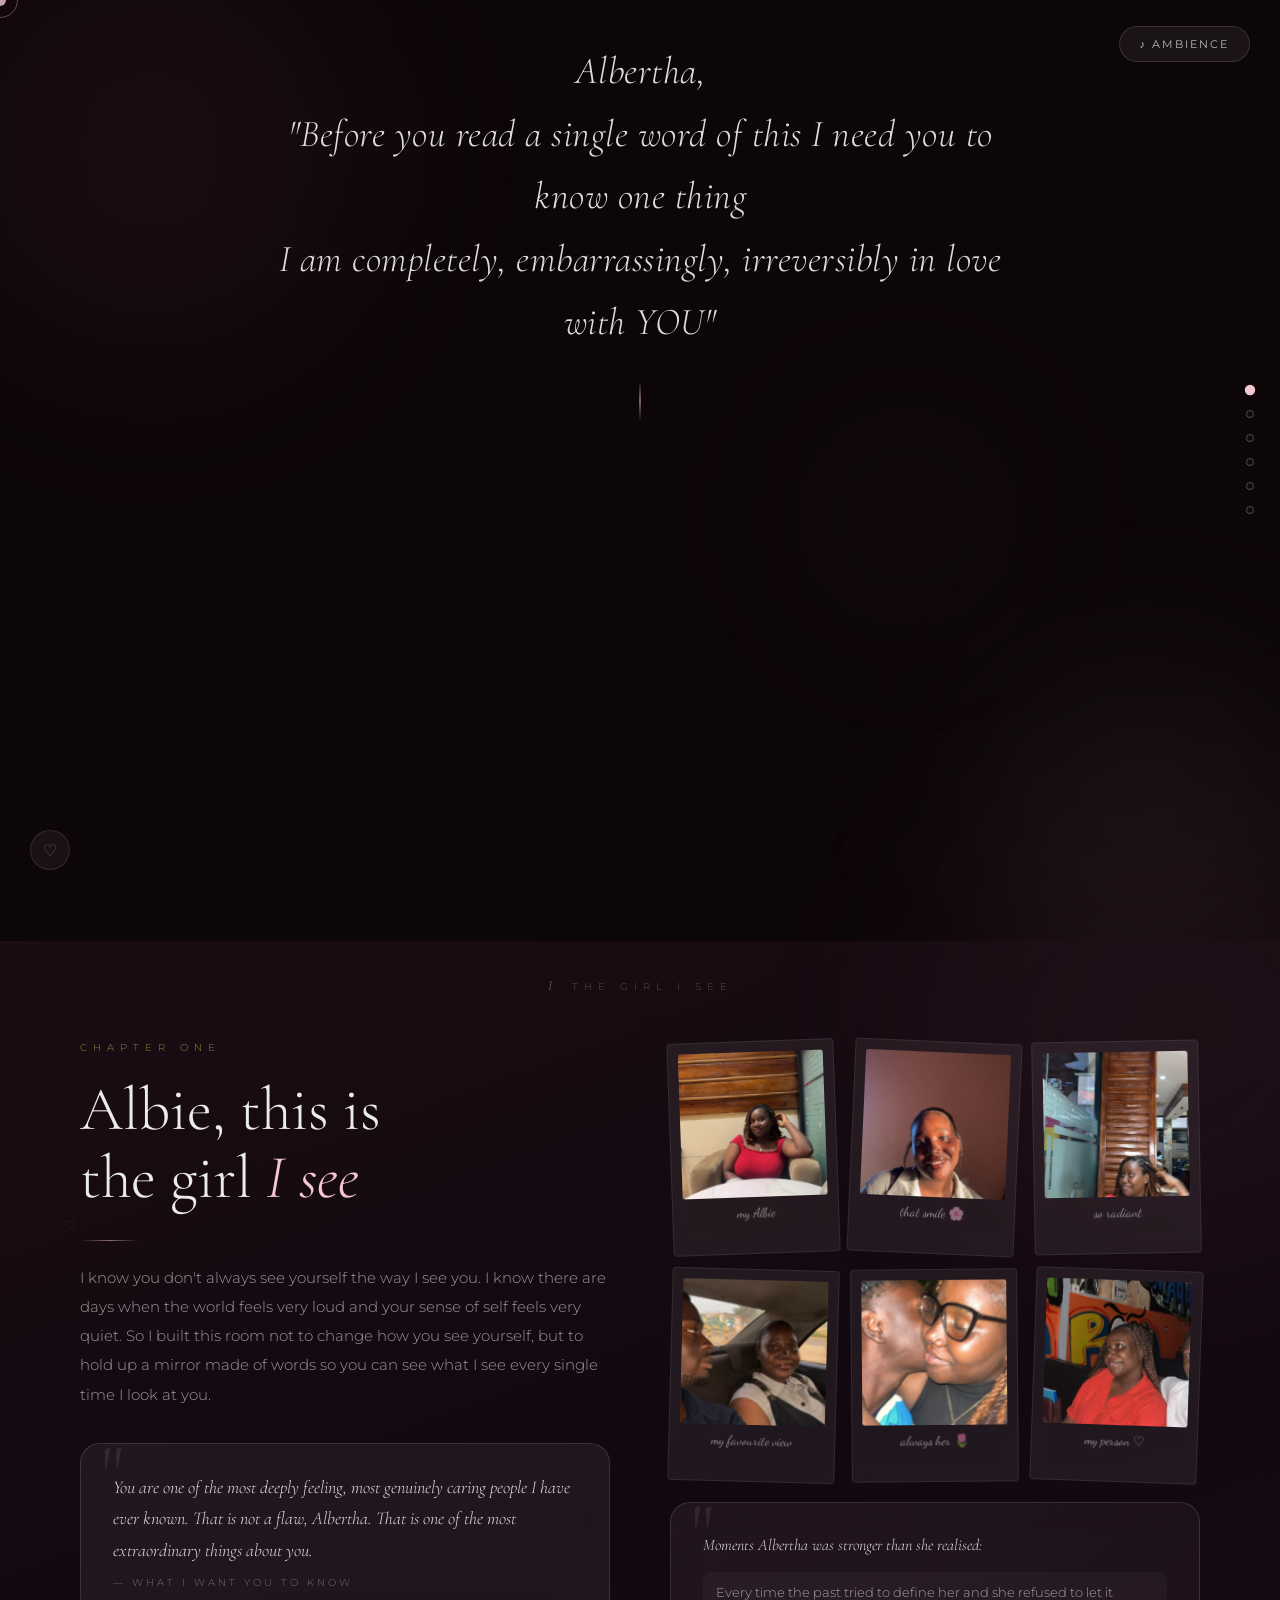
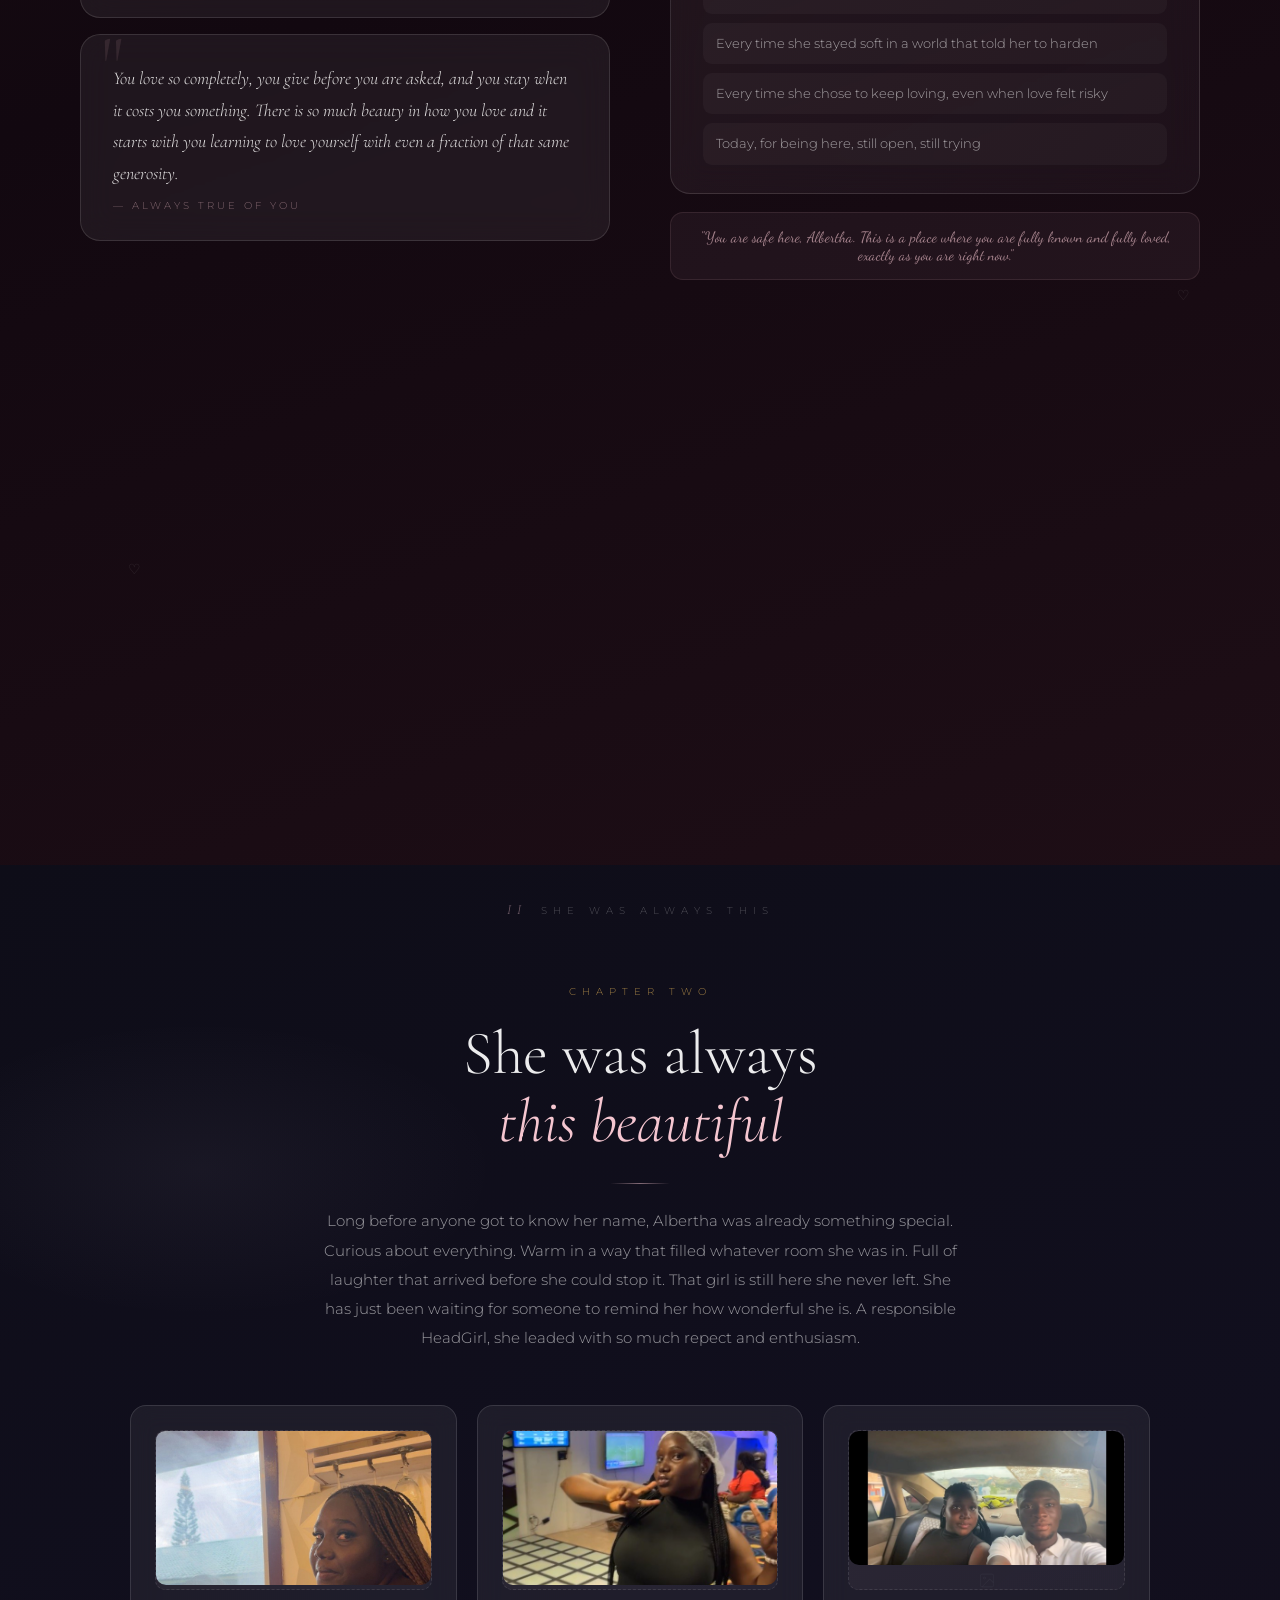
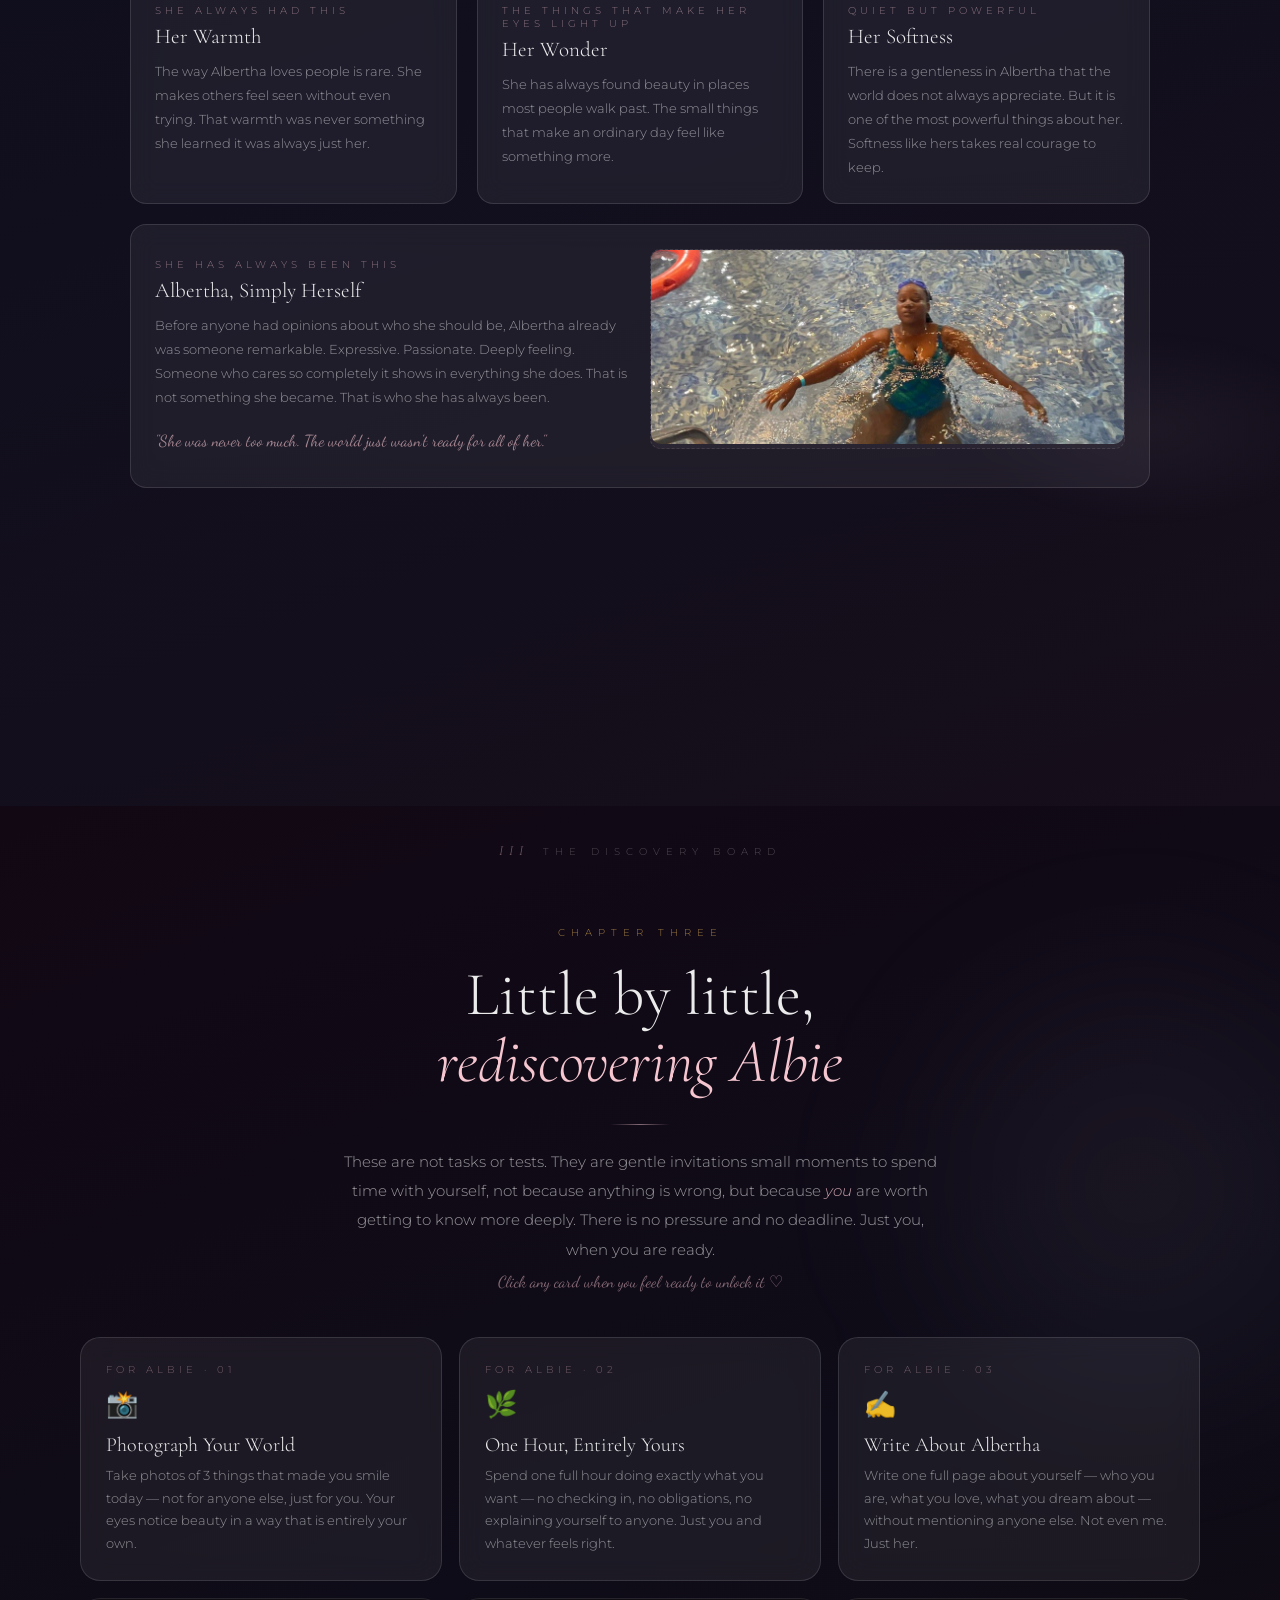
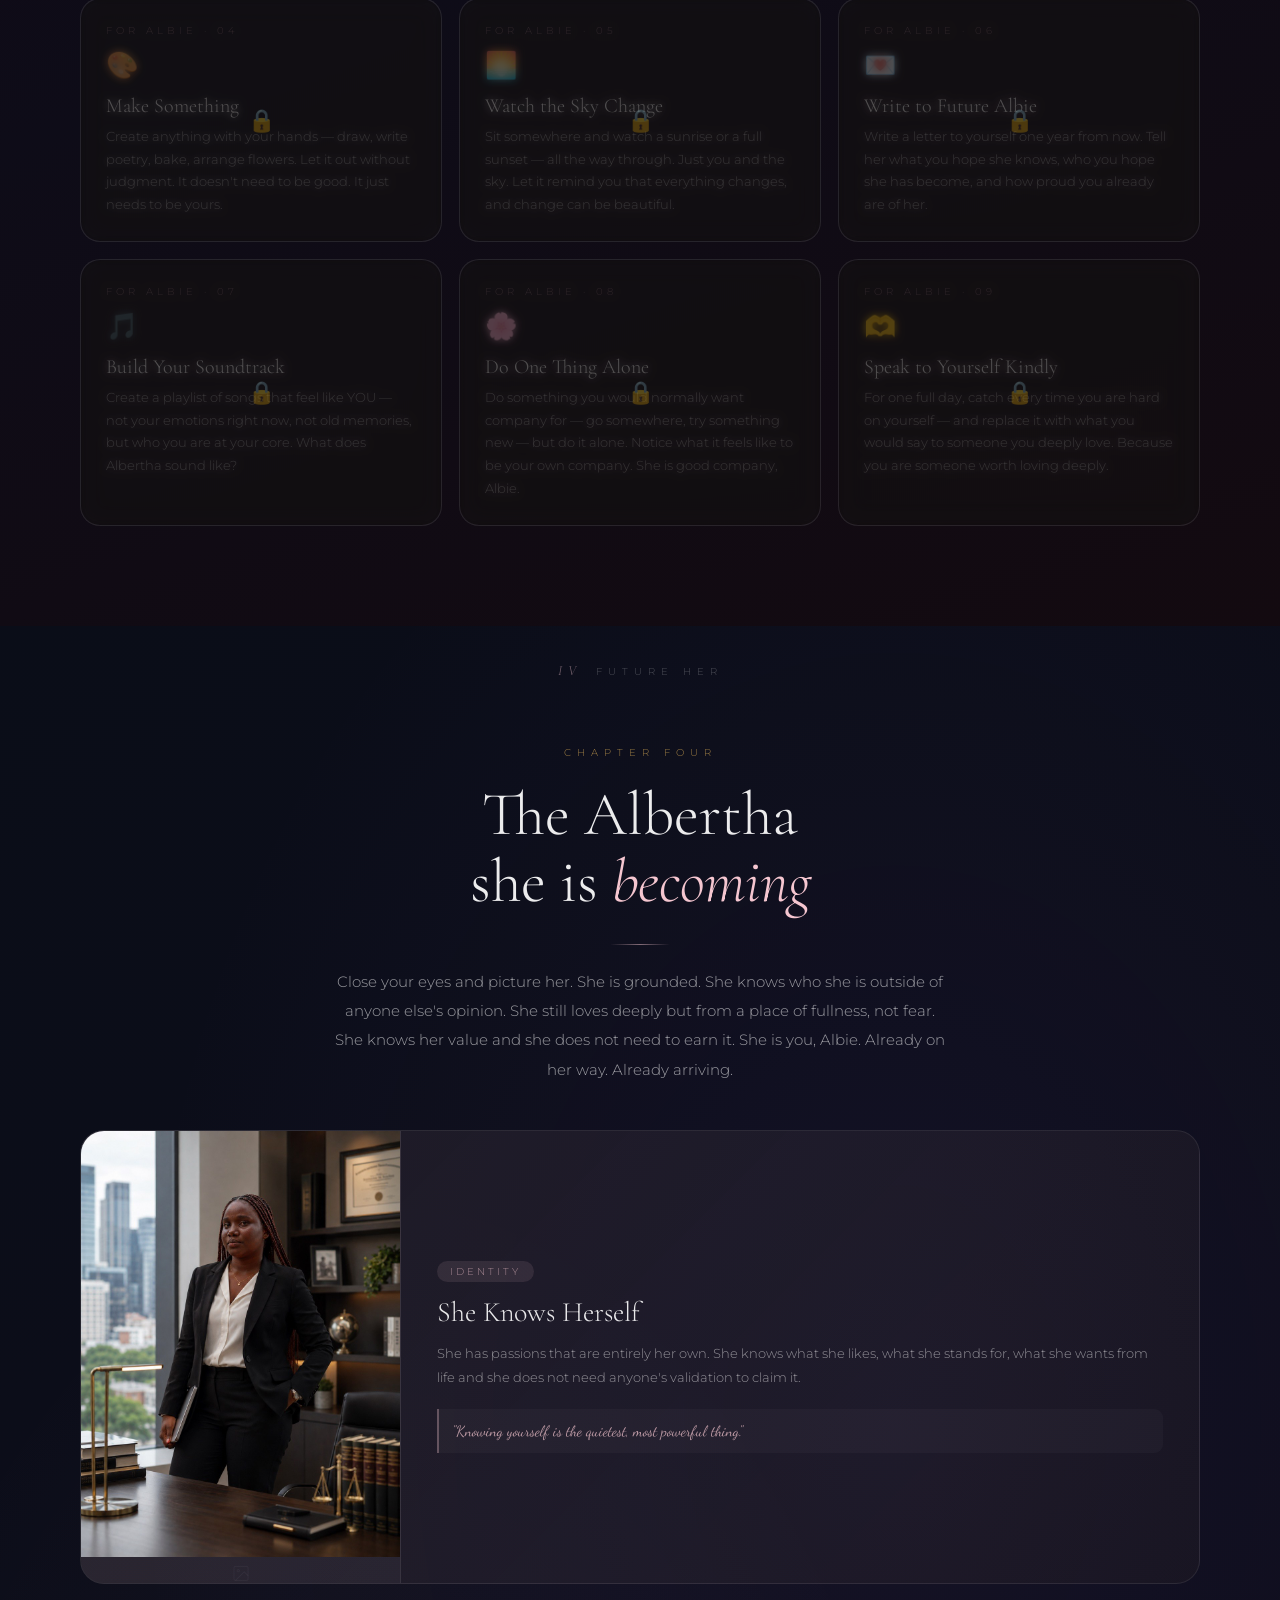
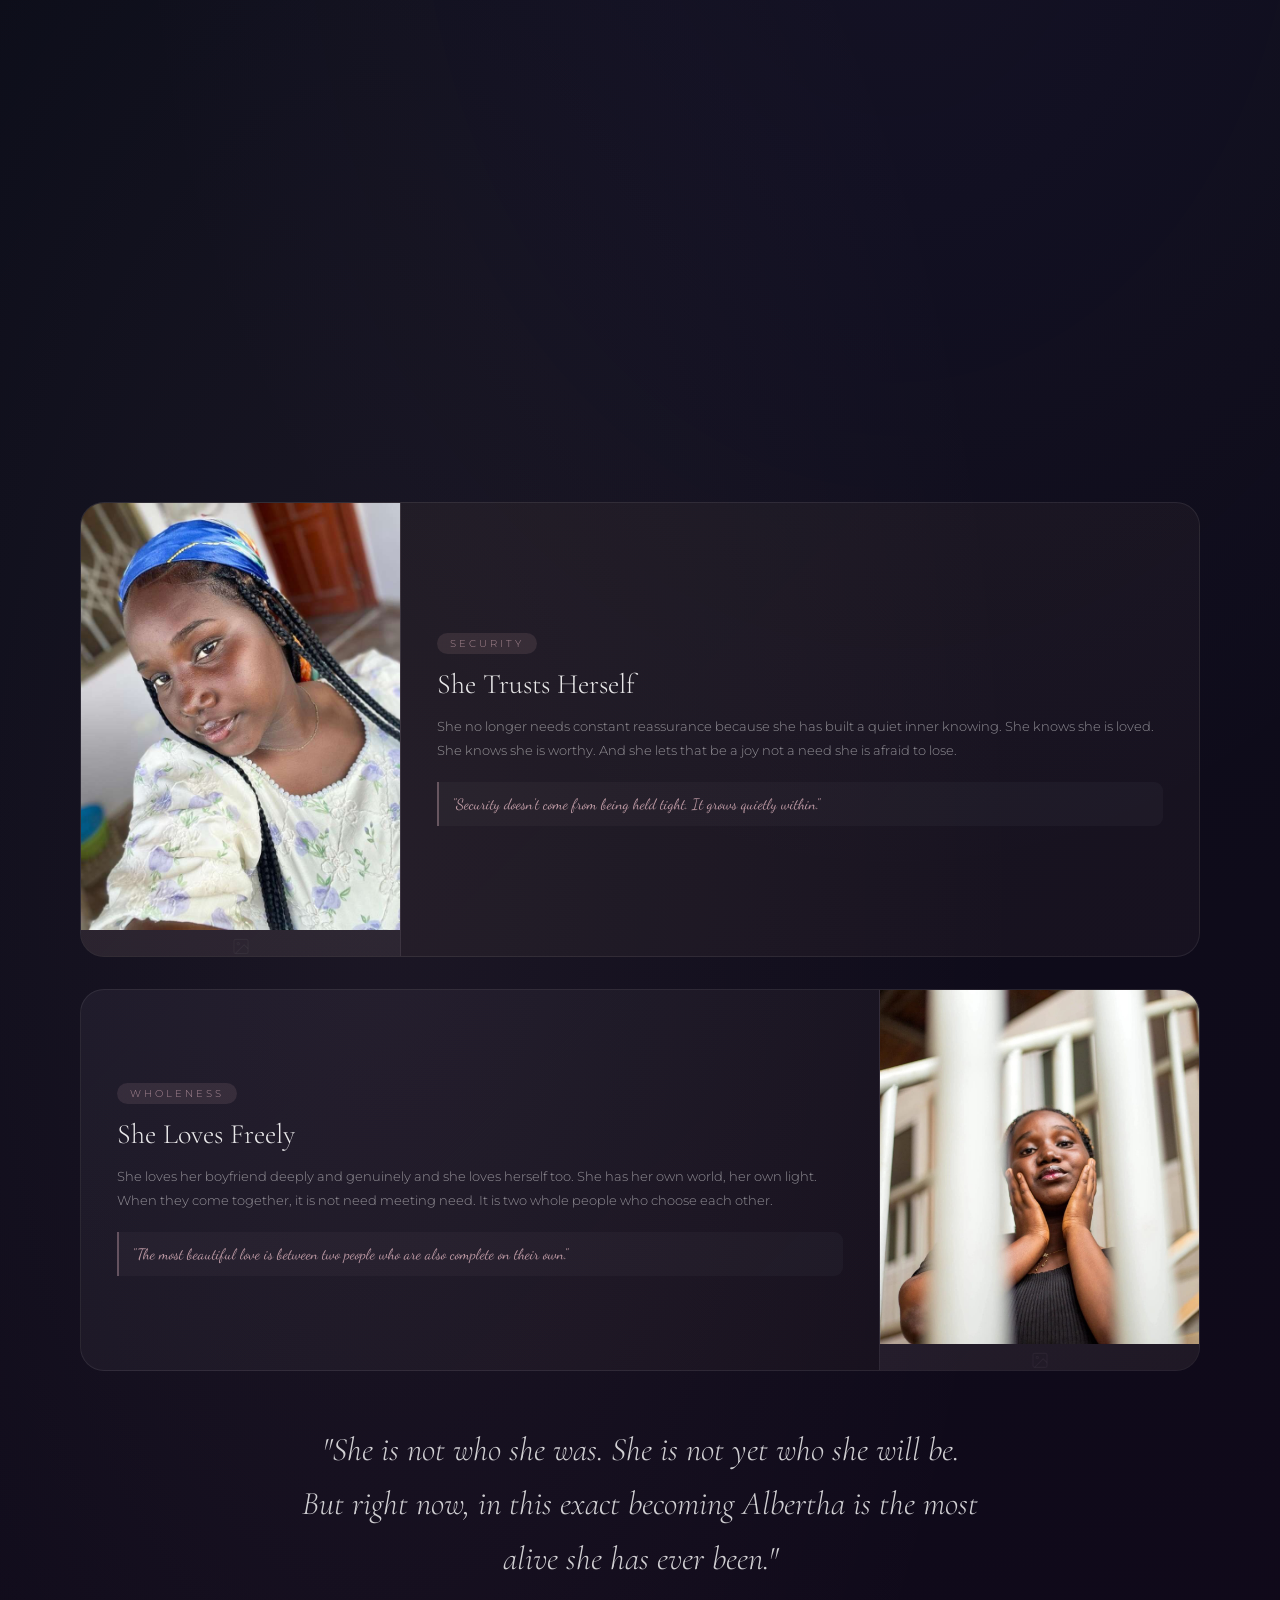
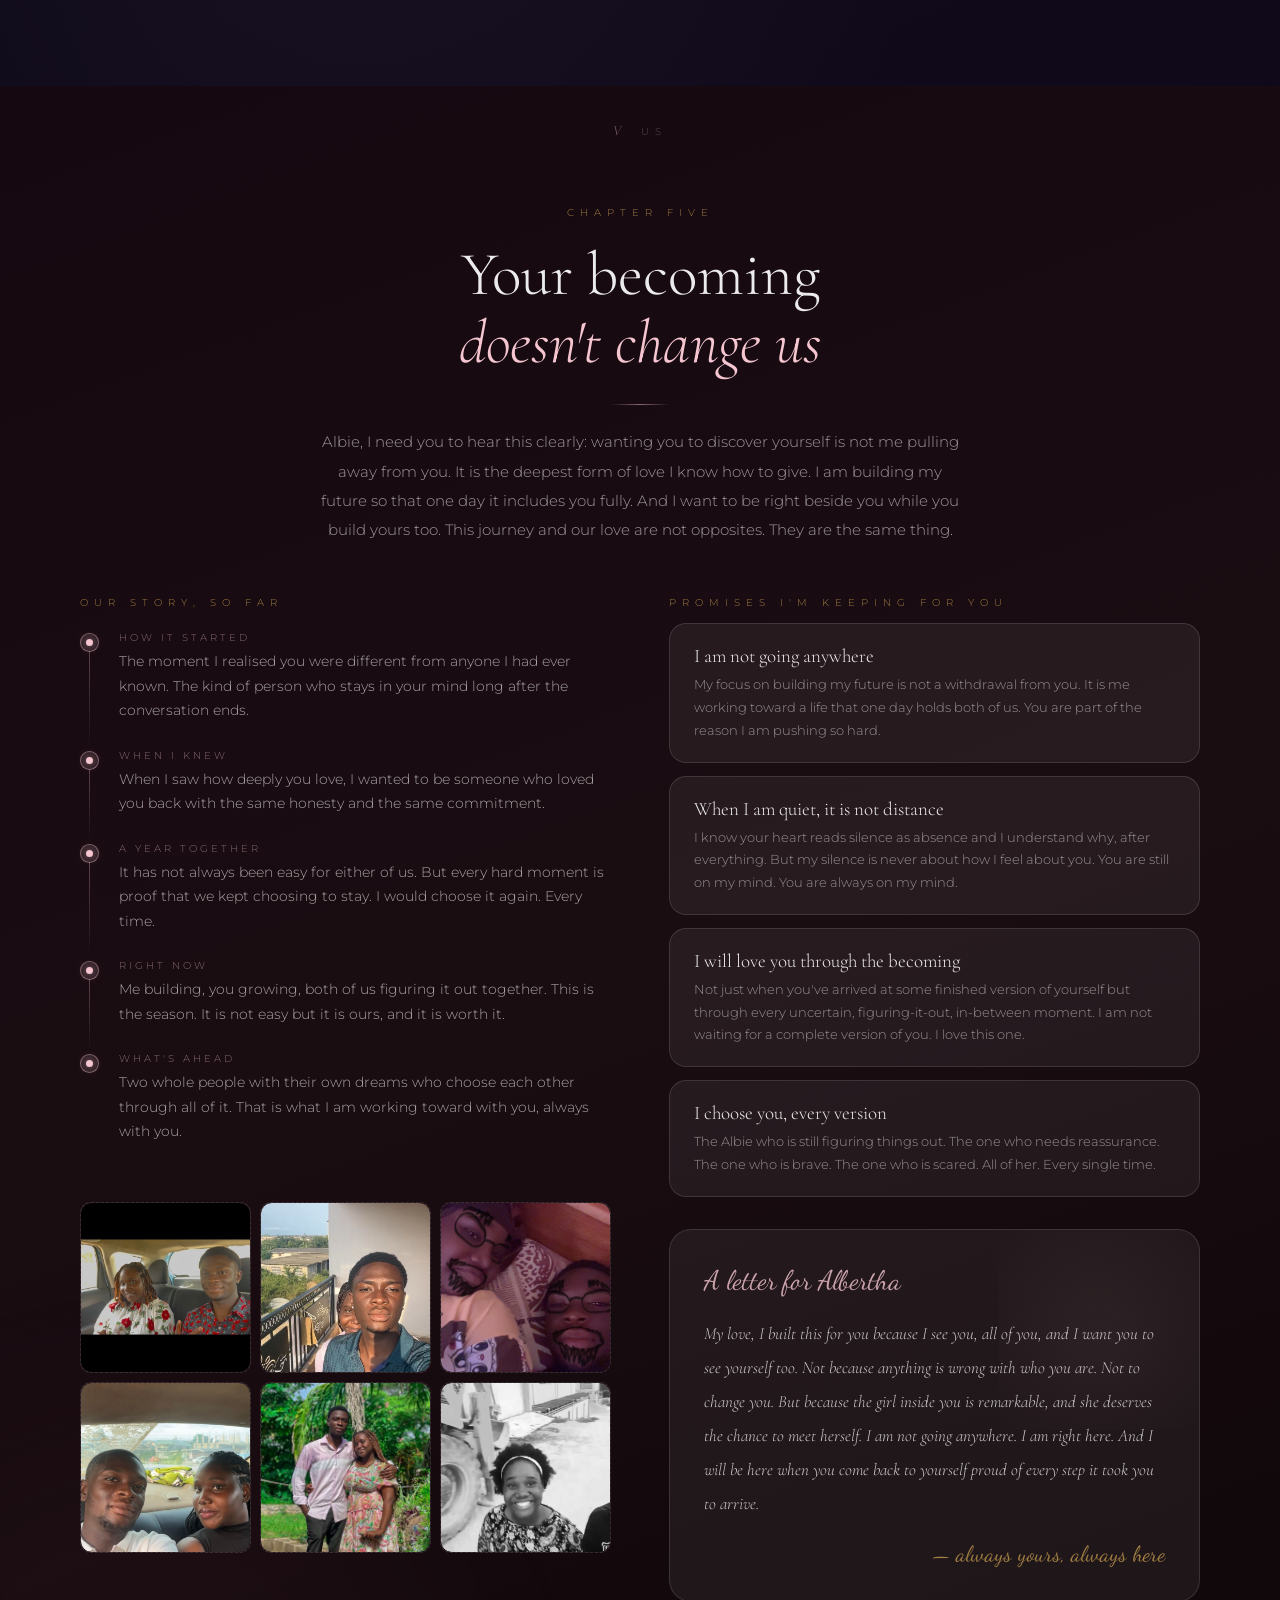
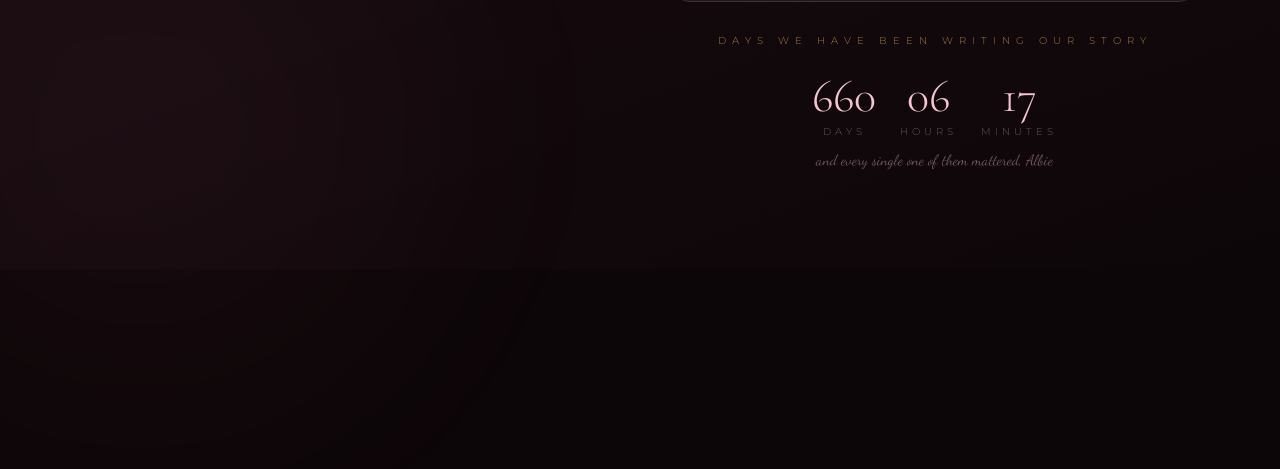
==== index.html @ 8911c9af "Add files via upload" ====
<!DOCTYPE html>
<html lang="en">
<head>
  <meta charset="UTF-8">
  <meta name="viewport" content="width=device-width, initial-scale=1.0">
  <title>Becoming Her Again — For Albertha</title>
  <link rel="preconnect" href="https://fonts.googleapis.com">
  <link href="https://fonts.googleapis.com/css2?family=Cormorant+Garamond:ital,wght@0,300;0,400;0,500;1,300;1,400&family=Montserrat:wght@300;400;500&family=Dancing+Script:wght@400;600&display=swap" rel="stylesheet">
  <style>
/* ═══════════════════════════════════════════════════════
   BECOMING HER AGAIN — styles.css
   ═══════════════════════════════════════════════════════ */

:root {
  --pink:         #f5c6d0;
  --rose:         #e8a0b0;
  --deep-rose:    #c96b8a;
  --lavender:     #d4c5e2;
  --gold:         #d4a853;
  --dark:         #0d0608;
  --dark-mid:     #1a0d12;
  --glass:        rgba(255,255,255,0.06);
  --glass-border: rgba(255,255,255,0.12);
}

*, *::before, *::after { margin:0; padding:0; box-sizing:border-box; }
html  { scroll-behavior: smooth; }
body  { background:var(--dark); color:rgba(255,255,255,0.92); font-family:'Montserrat',sans-serif; font-weight:300; overflow-x:hidden; cursor:none; }

::-webkit-scrollbar       { width:4px; }
::-webkit-scrollbar-track { background:transparent; }
::-webkit-scrollbar-thumb { background:rgba(245,198,208,0.2); border-radius:2px; }

/* ── Section base — NO overflow hidden, NO min-height on content rooms ── */
section {
  position: relative;
  display: flex;
  flex-direction: column;
  align-items: center;
  justify-content: center;
  width: 100%;
}

/* ── Fixed UI ── */
#cursor      { position:fixed; width:12px; height:12px; border-radius:50%; background:rgba(245,198,208,0.85); pointer-events:none; z-index:9999; transform:translate(-50%,-50%); transition:transform .15s ease; mix-blend-mode:difference; }
#cursor-ring { position:fixed; width:36px; height:36px; border-radius:50%; border:1px solid rgba(245,198,208,0.35); pointer-events:none; z-index:9998; transform:translate(-50%,-50%); transition:all .3s ease; }
#particles-canvas { position:fixed; top:0; left:0; width:100%; height:100%; z-index:0; pointer-events:none; }
.progress-bar { position:fixed; top:0; left:0; height:2px; background:linear-gradient(to right,var(--rose),var(--pink),var(--lavender)); z-index:1001; transition:width .3s ease; box-shadow:0 0 10px rgba(245,198,208,0.4); pointer-events:none; }
#transition-overlay { position:fixed; inset:0; z-index:999; pointer-events:none; background:var(--dark); opacity:0; transition:opacity .6s ease; }

/* ── Music ── */
#music-btn { position:fixed; top:26px; right:30px; z-index:1000; background:var(--glass); border:1px solid var(--glass-border); border-radius:50px; padding:10px 20px; font-family:'Montserrat',sans-serif; font-size:11px; letter-spacing:2px; color:rgba(255,255,255,0.7); cursor:pointer; transition:all .4s ease; backdrop-filter:blur(12px); }
#music-btn:hover { background:rgba(255,255,255,0.12); color:#fff; }

/* ── Nav dots ── */
#nav-dots { position:fixed; right:26px; top:50%; transform:translateY(-50%); z-index:1000; display:flex; flex-direction:column; gap:16px; list-style:none; }
.nav-dot  { width:8px; height:8px; border-radius:50%; border:1.5px solid rgba(255,255,255,0.28); cursor:pointer; transition:all .4s ease; background:transparent; }
.nav-dot.active { background:var(--pink); border-color:var(--pink); transform:scale(1.3); }
.nav-dot:hover  { border-color:var(--pink); }

/* ── Easter egg ── */
.easter-egg-trigger { position:fixed; bottom:30px; left:30px; z-index:1000; width:40px; height:40px; border-radius:50%; background:rgba(245,198,208,0.06); border:1px solid rgba(245,198,208,0.12); cursor:pointer; transition:all .4s ease; display:flex; align-items:center; justify-content:center; font-size:16px; color:rgba(245,198,208,0.4); }
.easter-egg-trigger:hover { background:rgba(245,198,208,0.12); color:rgba(245,198,208,0.8); transform:scale(1.1); }
.easter-egg-popup { position:fixed; bottom:84px; left:30px; z-index:1000; background:rgba(22,8,16,0.97); border:1px solid rgba(245,198,208,0.2); border-radius:15px; padding:19px 22px; max-width:285px; backdrop-filter:blur(20px); opacity:0; transform:translateY(10px); pointer-events:none; transition:all .4s ease; }
.easter-egg-popup.show { opacity:1; transform:translateY(0); pointer-events:all; }
.easter-egg-popup p { font-family:'Dancing Script',cursive; font-size:16px; color:rgba(245,198,208,0.85); line-height:1.75; }

/* ── Shared typography ── */
.room-label { position:absolute; top:36px; left:50%; transform:translateX(-50%); font-size:10px; letter-spacing:6px; text-transform:uppercase; color:rgba(255,255,255,0.26); z-index:10; white-space:nowrap; }
.room-number { display:inline-block; margin-right:14px; font-family:'Cormorant Garamond',serif; font-style:italic; font-size:14px; color:rgba(245,198,208,0.48); }
.section-eyebrow { font-size:10px; letter-spacing:6px; text-transform:uppercase; color:rgba(212,168,83,0.72); margin-bottom:22px; }
.section-title { font-family:'Cormorant Garamond',serif; font-size:clamp(32px,4.8vw,68px); font-weight:300; line-height:1.1; margin-bottom:28px; }
.section-title em { font-style:italic; color:var(--pink); }
.section-body { font-size:15px; line-height:1.95; color:rgba(255,255,255,0.58); font-weight:300; margin-bottom:34px; }
.section-divider { width:60px; height:1px; background:linear-gradient(to right,transparent,rgba(245,198,208,0.5),transparent); margin:22px 0; }

/* ── Fade animations ── */
.fade-up    { opacity:0; transform:translateY(38px); }
.fade-left  { opacity:0; transform:translateX(-38px); }
.fade-right { opacity:0; transform:translateX(38px); }
.fade-up.in    { animation: fadeUpIn .9s cubic-bezier(.22,.61,.36,1) forwards; }
.fade-left.in  { animation: fadeLeftIn .9s cubic-bezier(.22,.61,.36,1) forwards; }
.fade-right.in { animation: fadeRightIn .9s cubic-bezier(.22,.61,.36,1) forwards; }
@keyframes fadeUpIn    { from { opacity:0; transform:translateY(38px); } to { opacity:1; transform:translateY(0); } }
@keyframes fadeLeftIn  { from { opacity:0; transform:translateX(-38px); } to { opacity:1; transform:translateX(0); } }
@keyframes fadeRightIn { from { opacity:0; transform:translateX(38px); } to { opacity:1; transform:translateX(0); } }

/* ── Ambient ── */
.glow-orb     { position:absolute; border-radius:50%; filter:blur(80px); pointer-events:none; animation:drift 12s ease-in-out infinite; }
.floating-heart { position:absolute; pointer-events:none; animation:floatHeart 6s ease-in-out infinite; font-size:14px; opacity:.13; }
.cloud-drift  { position:absolute; background:radial-gradient(ellipse,rgba(212,197,226,0.05) 0%,transparent 70%); border-radius:50%; pointer-events:none; animation:cloudDrift 20s ease-in-out infinite; }
.aurora       { position:absolute; inset:0; z-index:0; overflow:hidden; background:radial-gradient(ellipse 60% 40% at 70% 30%,rgba(120,80,180,0.08),transparent),radial-gradient(ellipse 50% 50% at 30% 70%,rgba(245,198,208,0.06),transparent); animation:auroraPulse 8s ease-in-out infinite; }

/* ── Keyframes ── */
@keyframes drift       { 0%,100%{transform:translate(0,0)}       33%{transform:translate(28px,-18px)}          66%{transform:translate(-18px,14px)} }
@keyframes floatHeart  { 0%,100%{transform:translateY(0) scale(1);opacity:.13} 50%{transform:translateY(-28px) scale(1.1);opacity:.22} }
@keyframes cloudDrift  { 0%,100%{transform:translateX(0) translateY(0);opacity:.3} 50%{transform:translateX(58px) translateY(-28px);opacity:.6} }
@keyframes heartbeat   { 0%,100%{transform:scaleY(.6);opacity:.3} 50%{transform:scaleY(1.2);opacity:.8} }
@keyframes auroraPulse { 0%,100%{opacity:.5} 50%{opacity:1} }
@keyframes unlock      { 0%{box-shadow:0 0 0 rgba(245,198,208,0)} 50%{box-shadow:0 0 80px rgba(245,198,208,0.3),0 0 160px rgba(245,198,208,0.1)} 100%{box-shadow:0 0 40px rgba(245,198,208,0.08)} }

/* ══════════════════════════════════
   INTRO
══════════════════════════════════ */
#intro { background:var(--dark); min-height:100vh; }
.intro-content { position:relative; z-index:2; text-align:center; max-width:820px; padding:40px 24px; }
.intro-sentence { font-family:'Cormorant Garamond',serif; font-size:clamp(19px,3.6vw,38px); font-weight:300; font-style:italic; letter-spacing:.5px; line-height:1.65; opacity:0; transform:translateY(28px); transition:all 1.4s cubic-bezier(.22,.61,.36,1); color:rgba(255,255,255,0.86); }
.intro-sentence.visible { opacity:1; transform:translateY(0); }
.title-main { font-family:'Cormorant Garamond',serif; font-size:clamp(38px,7.5vw,88px); font-weight:300; letter-spacing:6px; color:var(--pink); opacity:0; transform:translateY(38px); transition:all 1.8s cubic-bezier(.22,.61,.36,1); }
.title-main.visible { opacity:1; transform:translateY(0); }
.subtitle-intro { font-size:11px; letter-spacing:5px; color:rgba(255,255,255,0.38); margin-top:14px; opacity:0; transition:all 1.4s ease .6s; text-transform:uppercase; }
.subtitle-intro.visible { opacity:1; }
.enter-btn { display:inline-block; margin-top:56px; padding:16px 52px; border:1px solid rgba(245,198,208,0.35); border-radius:60px; font-size:11px; letter-spacing:4px; text-transform:uppercase; color:rgba(245,198,208,0.8); cursor:pointer; transition:all .5s ease; background:rgba(245,198,208,0.05); opacity:0; backdrop-filter:blur(8px); }
.enter-btn.visible { opacity:1; }
.enter-btn:hover { background:rgba(245,198,208,0.12); border-color:rgba(245,198,208,0.7); color:var(--pink); transform:scale(1.04); }
.heartbeat { width:2px; height:40px; background:linear-gradient(to bottom,transparent,var(--pink),transparent); margin:28px auto; animation:heartbeat 2s ease-in-out infinite; }

/* ══════════════════════════════════
   ROOM 1 — THE GIRL I SEE
══════════════════════════════════ */
#room1 { background:linear-gradient(160deg,#1a0d12 0%,#120810 40%,#1e0e16 100%); padding:100px 0 80px; }
.room1-content { position:relative; z-index:2; max-width:1200px; width:100%; padding:0 40px; display:grid; grid-template-columns:1fr 1fr; gap:60px; align-items:start; }

.quote-card { background:var(--glass); border:1px solid var(--glass-border); border-radius:20px; padding:28px 32px; backdrop-filter:blur(16px); position:relative; margin-bottom:16px; transition:transform .4s ease,box-shadow .4s ease; }
.quote-card:hover { transform:translateY(-4px); box-shadow:0 24px 60px rgba(245,198,208,0.08); }
.quote-card::before { content:'"'; position:absolute; top:-10px; left:20px; font-family:'Cormorant Garamond',serif; font-size:80px; color:rgba(245,198,208,0.1); line-height:1; }
.quote-text { font-family:'Cormorant Garamond',serif; font-size:18px; font-style:italic; line-height:1.75; color:rgba(255,255,255,0.84); }
.quote-attr { font-size:10px; letter-spacing:3px; color:rgba(245,198,208,0.45); margin-top:10px; text-transform:uppercase; }

.admire-list { display:flex; flex-direction:column; gap:11px; margin-top:6px; }
.admire-item { display:flex; align-items:flex-start; gap:14px; padding:13px 17px; background:var(--glass); border:1px solid var(--glass-border); border-radius:13px; transition:all .4s ease; }
.admire-item:hover { background:rgba(245,198,208,0.06); border-color:rgba(245,198,208,0.2); transform:translateX(5px); }
.admire-dot { width:6px; height:6px; border-radius:50%; background:var(--pink); margin-top:7px; flex-shrink:0; box-shadow:0 0 10px rgba(245,198,208,0.6); }
.admire-text { font-size:14px; line-height:1.7; color:rgba(255,255,255,0.72); }

.polaroid-grid { display:grid; grid-template-columns:repeat(3,1fr); gap:14px; }
.polaroid { background:rgba(255,253,250,0.06); border:1px solid rgba(255,255,255,0.08); border-radius:4px; padding:10px 10px 32px; transform:rotate(-2deg); transition:all .5s ease; backdrop-filter:blur(8px); }
.polaroid:nth-child(2) { transform:rotate(2.5deg); }
.polaroid:nth-child(3) { transform:rotate(-1deg); }
.polaroid:nth-child(4) { transform:rotate(1.5deg); }
.polaroid:nth-child(5) { transform:rotate(-0.5deg); }
.polaroid:nth-child(6) { transform:rotate(2deg); }
.polaroid:hover { transform:rotate(0) scale(1.04); z-index:10; }
.polaroid-img { width:100%; aspect-ratio:1; background:linear-gradient(135deg,rgba(245,198,208,0.08),rgba(212,197,226,0.08)); border-radius:2px; display:flex; align-items:center; justify-content:center; overflow:hidden; }
.polaroid-img img { width:100%; height:100%; object-fit:cover; border-radius:2px; display:block; }
.polaroid-caption { text-align:center; margin-top:8px; font-family:'Dancing Script',cursive; font-size:13px; color:rgba(255,255,255,0.5); }

.strength-item { font-size:13px; color:rgba(255,255,255,0.58); line-height:1.65; padding:10px 13px; background:rgba(255,255,255,0.03); border-radius:9px; }
.secure-banner { background:rgba(245,198,208,0.05); border:1px solid rgba(245,198,208,0.1); border-radius:13px; padding:15px 18px; margin-top:18px; font-family:'Dancing Script',cursive; font-size:15px; color:rgba(245,198,208,0.62); text-align:center; }

/* ══════════════════════════════════
   ROOM 2 — BEFORE THE WORLD HURT YOU
══════════════════════════════════ */
#room2 { background:linear-gradient(160deg,#0e0d18 0%,#110f1e 50%,#160e1a 100%); padding:120px 0 100px; }
.room2-content { position:relative; z-index:2; max-width:1100px; width:100%; padding:0 40px; }

.scrapbook-grid { display:grid; grid-template-columns:repeat(3,1fr); gap:20px; margin-top:52px; }
.scrapbook-card { background:var(--glass); border:1px solid var(--glass-border); border-radius:16px; padding:24px; backdrop-filter:blur(12px); transition:all .5s ease; }
.scrapbook-card:hover { transform:translateY(-7px); box-shadow:0 28px 65px rgba(0,0,0,0.4),0 0 38px rgba(245,198,208,0.05); border-color:rgba(245,198,208,0.17); }
.scrapbook-label { font-size:10px; letter-spacing:4px; text-transform:uppercase; color:rgba(245,198,208,0.5); margin-bottom:7px; }
.scrapbook-title { font-family:'Cormorant Garamond',serif; font-size:21px; color:rgba(255,255,255,0.9); margin-bottom:10px; }
.scrapbook-text { font-size:13px; line-height:1.85; color:rgba(255,255,255,0.52); }
.scrapbook-card img { width:100%; height:100%; object-fit:cover; border-radius:8px; }

.memory-img { width:100%; height:160px; background:linear-gradient(135deg,rgba(245,198,208,0.06),rgba(212,197,226,0.04)); border-radius:10px; border:1px dashed rgba(255,255,255,0.1); display:flex; align-items:center; justify-content:center; color:rgba(255,255,255,0.18); font-size:10px; letter-spacing:2px; text-transform:uppercase; margin-bottom:14px; flex-direction:column; gap:7px; overflow:hidden; }
.memory-img img { width:100%; height:100%; object-fit:cover; border-radius:10px; }
.memory-img svg { opacity:.18; }

/* ══════════════════════════════════
   ROOM 3 — DISCOVERY BOARD
══════════════════════════════════ */
#room3 { background:linear-gradient(160deg,#120814 0%,#0e0c18 50%,#130a10 100%); padding:120px 0 100px; }
.room3-content { position:relative; z-index:2; max-width:1200px; width:100%; padding:0 40px; }

.challenge-grid { display:grid; grid-template-columns:repeat(3,1fr); gap:17px; margin-top:46px; }
.challenge-card { background:var(--glass); border:1px solid var(--glass-border); border-radius:20px; padding:25px; backdrop-filter:blur(12px); cursor:pointer; transition:all .5s cubic-bezier(.22,.61,.36,1); position:relative; overflow:hidden; }
.challenge-card.locked { filter:brightness(.65); }
.challenge-card.locked::after { content:''; position:absolute; inset:0; background:rgba(13,6,8,0.5); backdrop-filter:blur(4px); border-radius:20px; z-index:2; }
.challenge-card.locked .lock-icon { position:absolute; top:50%; left:50%; transform:translate(-50%,-50%); z-index:3; font-size:22px; opacity:.5; }
.challenge-card:not(.locked):hover { transform:translateY(-6px) scale(1.01); box-shadow:0 0 60px rgba(245,198,208,0.12),0 20px 40px rgba(0,0,0,0.3); border-color:rgba(245,198,208,0.25); background:rgba(245,198,208,0.07); }
.challenge-card.unlocking { animation:unlock .8s cubic-bezier(.22,.61,.36,1) forwards; }
.challenge-number { font-size:10px; letter-spacing:4px; color:rgba(245,198,208,0.4); margin-bottom:12px; text-transform:uppercase; }
.challenge-icon { font-size:26px; margin-bottom:13px; display:block; }
.challenge-title { font-family:'Cormorant Garamond',serif; font-size:20px; color:rgba(255,255,255,0.9); margin-bottom:7px; }
.challenge-desc { font-size:13px; line-height:1.75; color:rgba(255,255,255,0.52); }
.challenge-note { margin-top:13px; padding:11px 13px; background:rgba(245,198,208,0.06); border-radius:9px; font-family:'Dancing Script',cursive; font-size:14px; color:rgba(245,198,208,0.76); display:none; }
.challenge-card:not(.locked):hover .challenge-note { display:block; }

/* ══════════════════════════════════
   ROOM 4 — FUTURE HER
══════════════════════════════════ */
#room4 { background:linear-gradient(160deg,#0a0d18 0%,#0d0d1a 50%,#10091a 100%); padding:120px 0 100px; }
.room4-content { position:relative; z-index:2; max-width:1200px; width:100%; padding:0 40px; }

.vision-grid { display:flex; flex-direction:column; gap:32px; margin-top:46px; }
.vision-card { border-radius:24px; padding:0; position:relative; overflow:hidden; transition:all .5s ease; border:1px solid rgba(255,255,255,0.08); display:grid; grid-template-columns:320px 1fr; min-height:380px; }
.vision-card:nth-child(odd) { grid-template-columns:320px 1fr; }
.vision-card:nth-child(even) { grid-template-columns:1fr 320px; }
.vision-card:nth-child(1) { background:linear-gradient(135deg,rgba(245,198,208,0.08),rgba(212,168,83,0.04)); }
.vision-card:nth-child(2) { background:linear-gradient(135deg,rgba(212,197,226,0.08),rgba(245,198,208,0.04)); }
.vision-card:nth-child(3) { background:linear-gradient(135deg,rgba(212,168,83,0.06), rgba(245,198,208,0.04)); }
.vision-card:nth-child(4) { background:linear-gradient(135deg,rgba(212,197,226,0.06),rgba(212,168,83,0.03)); }
.vision-card:hover { transform:translateY(-6px); box-shadow:0 40px 80px rgba(0,0,0,0.3),0 0 60px rgba(245,198,208,0.06); }
.vision-card-img { width:100%; height:100%; min-height:380px; border-radius:0; background:linear-gradient(135deg,rgba(245,198,208,0.08),rgba(212,197,226,0.05)); border:none; border-right:1px solid rgba(255,255,255,0.06); display:flex; align-items:center; justify-content:center; color:rgba(255,255,255,0.2); font-size:10px; letter-spacing:2px; flex-direction:column; gap:7px; overflow:hidden; margin-bottom:0; }
.vision-card:nth-child(even) .vision-card-img { border-right:none; border-left:1px solid rgba(255,255,255,0.06); order:2; }
.vision-card:nth-child(even) .vision-card-body { order:1; }
.vision-card-img img { width:100%; height:100%; object-fit:cover; object-position:center top; border-radius:0; }
.vision-card-img svg { opacity:.2; }
.vision-card-body { padding:40px 36px; display:flex; flex-direction:column; justify-content:center; gap:0; }
.vision-tag { display:inline-block; padding:4px 13px; background:rgba(245,198,208,0.1); border-radius:40px; font-size:10px; letter-spacing:3px; text-transform:uppercase; color:rgba(245,198,208,0.6); margin-bottom:14px; align-self:flex-start; }
.vision-title { font-family:'Cormorant Garamond',serif; font-size:28px; color:rgba(255,255,255,0.9); margin-bottom:12px; line-height:1.2; }
.vision-text { font-size:13px; line-height:1.85; color:rgba(255,255,255,0.52); }
.vision-quote { margin-top:20px; padding:13px; background:rgba(255,255,255,0.03); border-left:2px solid rgba(245,198,208,0.3); border-radius:0 9px 9px 0; font-family:'Dancing Script',cursive; font-size:15px; color:rgba(245,198,208,0.72); }

/* ══════════════════════════════════
   ROOM 5 — US
══════════════════════════════════ */
#room5 { background:linear-gradient(160deg,#160810 0%,#1a0d12 50%,#0d0608 100%); padding:120px 0 100px; }
.room5-content { position:relative; z-index:2; max-width:1200px; width:100%; padding:0 40px; }
.us-grid { display:grid; grid-template-columns:1fr 1fr; gap:58px; align-items:start; }

.timeline { display:flex; flex-direction:column; }
.timeline-item { display:flex; gap:20px; align-items:flex-start; padding-bottom:26px; position:relative; }
.timeline-item::before { content:''; position:absolute; left:9px; top:20px; bottom:0; width:1px; background:linear-gradient(to bottom,rgba(245,198,208,0.3),transparent); }
.timeline-item:last-child::before { display:none; }
.timeline-dot { width:19px; height:19px; border-radius:50%; flex-shrink:0; border:1.5px solid rgba(245,198,208,0.4); background:rgba(245,198,208,0.08); margin-top:2px; display:flex; align-items:center; justify-content:center; }
.timeline-dot-inner { width:7px; height:7px; border-radius:50%; background:var(--pink); box-shadow:0 0 10px rgba(245,198,208,0.7); }
.timeline-date { font-size:10px; letter-spacing:3px; text-transform:uppercase; color:rgba(245,198,208,0.5); margin-bottom:5px; }
.timeline-text { font-size:14px; line-height:1.75; color:rgba(255,255,255,0.62); }

.promise-cards { display:flex; flex-direction:column; gap:13px; }
.promise-card { background:var(--glass); border:1px solid var(--glass-border); border-radius:17px; padding:20px 24px; backdrop-filter:blur(12px); transition:all .4s ease; }
.promise-card:hover { transform:translateX(6px); background:rgba(245,198,208,0.06); border-color:rgba(245,198,208,0.2); }
.promise-title { font-family:'Cormorant Garamond',serif; font-size:19px; color:rgba(255,255,255,0.9); margin-bottom:6px; }
.promise-text { font-size:13px; line-height:1.75; color:rgba(255,255,255,0.52); }

.couple-gallery { display:grid; grid-template-columns:repeat(3,1fr); gap:9px; margin-top:32px; }
.couple-gallery-item { aspect-ratio:1; border-radius:11px; background:linear-gradient(135deg,rgba(245,198,208,0.07),rgba(212,197,226,0.05)); border:1px dashed rgba(255,255,255,0.1); display:flex; align-items:center; justify-content:center; color:rgba(255,255,255,0.2); font-size:10px; transition:all .4s ease; flex-direction:column; gap:5px; overflow:hidden; }
.couple-gallery-item:hover { border-color:rgba(245,198,208,0.25); transform:scale(1.04); }
.couple-gallery-item img { width:100%; height:100%; object-fit:cover; border-radius:11px; }
.couple-gallery-item svg { opacity:.22; }

.love-letter { background:var(--glass); border:1px solid var(--glass-border); border-radius:22px; padding:34px; backdrop-filter:blur(16px); margin-top:32px; position:relative; overflow:hidden; }
.love-letter::before { content:''; position:absolute; top:0; right:0; width:200px; height:200px; background:radial-gradient(circle,rgba(245,198,208,0.05),transparent); pointer-events:none; }
.love-letter-heading { font-family:'Dancing Script',cursive; font-size:27px; color:rgba(245,198,208,0.8); margin-bottom:20px; }
.love-letter-body { font-family:'Cormorant Garamond',serif; font-size:17px; font-style:italic; line-height:2; color:rgba(255,255,255,0.76); }
.love-letter-sign { font-family:'Dancing Script',cursive; font-size:22px; color:rgba(212,168,83,0.72); margin-top:20px; text-align:right; }

.countdown { display:flex; gap:24px; margin-top:26px; justify-content:center; }
.countdown-unit { text-align:center; }
.countdown-number { font-family:'Cormorant Garamond',serif; font-size:46px; font-weight:300; color:var(--pink); display:block; line-height:1; }
.countdown-label { font-size:10px; letter-spacing:4px; color:rgba(255,255,255,0.33); text-transform:uppercase; margin-top:6px; display:block; }

/* ══════════════════════════════════
   MOBILE
══════════════════════════════════ */
@media (max-width:900px) {
  .room1-content  { grid-template-columns:1fr; gap:38px; }
  .polaroid-grid  { grid-template-columns:repeat(3,1fr); }
  .scrapbook-grid { grid-template-columns:1fr; }
  .vision-card    { grid-template-columns:1fr !important; min-height:unset; }
  .vision-card-img { min-height:300px; border-right:none !important; border-left:none !important; border-bottom:1px solid rgba(255,255,255,0.06); }
  .vision-card:nth-child(even) .vision-card-img { order:0; }
  .vision-card:nth-child(even) .vision-card-body { order:0; }
  .challenge-grid { grid-template-columns:1fr 1fr; }
  .us-grid        { grid-template-columns:1fr; }
}
@media (max-width:600px) {
  body { cursor:auto; }
  #cursor, #cursor-ring { display:none; }
  #nav-dots { display:none; }
  .polaroid-grid  { grid-template-columns:repeat(2,1fr); }
  .challenge-grid { grid-template-columns:1fr; }
  .vision-card-img { min-height:240px; }
  .vision-card-body { padding:28px 24px; }
}

  </style>
</head>
<body>

  <div id="cursor"></div>
  <div id="cursor-ring"></div>
  <canvas id="particles-canvas"></canvas>
  <div class="progress-bar" id="progress-bar" style="width:0%"></div>

  <button id="music-btn" onclick="toggleMusic()">♪ AMBIENCE</button>

  <nav id="nav-dots">
    <div class="nav-dot active" onclick="scrollToSection(0)" title="Intro"></div>
    <div class="nav-dot" onclick="scrollToSection(1)" title="The Girl I See"></div>
    <div class="nav-dot" onclick="scrollToSection(2)" title="Before the World Hurt You"></div>
    <div class="nav-dot" onclick="scrollToSection(3)" title="Discovery Board"></div>
    <div class="nav-dot" onclick="scrollToSection(4)" title="Future Her"></div>
    <div class="nav-dot" onclick="scrollToSection(5)" title="Us"></div>
  </nav>

  <div id="transition-overlay"></div>

  <button class="easter-egg-trigger" onclick="toggleEasterEgg()" aria-label="Secret message">♡</button>
  <div class="easter-egg-popup" id="easter-egg-popup">
    <p>"I hid this little corner just for you, Albie — in case you needed a quiet reminder that someone thinks about you even in the smallest details of things they build."</p>
  </div>

  <audio id="ambient-audio" loop>
    <source src="Alex Warren - Ordinary.mp3" type="audio/mpeg">
  </audio>

  <div id="site-content">
<!-- ═══════════════════════════════════════════
     ROOM 0 — INTRO
     The cinematic opening. Albertha's name
     appears first, then the sentences reveal
     one by one before the title fades in.
     ═══════════════════════════════════════════ -->
<section id="intro">

  <!-- Ambient glow orbs -->
  <div class="glow-orb" style="width:500px;height:500px;background:radial-gradient(circle,rgba(201,107,138,0.09),transparent);top:-100px;left:-100px;animation-duration:14s"></div>
  <div class="glow-orb" style="width:400px;height:400px;background:radial-gradient(circle,rgba(212,197,226,0.07),transparent);bottom:-80px;right:-60px;animation-duration:18s;animation-delay:-5s"></div>
  <div class="glow-orb" style="width:280px;height:280px;background:radial-gradient(circle,rgba(212,168,83,0.04),transparent);top:40%;left:60%;animation-duration:11s;animation-delay:-3s"></div>

  <div class="intro-content">
    <!-- Sentence reveal sequence — timed by script.js -->
    <div id="s1" class="intro-sentence">Albertha,</div>
    <div id="s2" class="intro-sentence">"Before you read a single word of this I need you to know one thing</div>
    <div id="s3" class="intro-sentence">I am completely, embarrassingly, irreversibly in love with YOU"</div>

    <!-- Heartbeat pulse line -->
    <div class="heartbeat" id="heartbeat-line" style="opacity:0;transition:opacity 1s ease"></div>

    <!-- Response sentence -->
    <div id="s4" class="intro-sentence" style="font-size:clamp(14px,2.2vw,20px);color:rgba(255,255,255,0.6)">
      YOU ARE LOVED. Not when you figure yourself out. Not when you stop being afraid. Right now. Exactly as you are. By me. Always.
    </div>

    <!-- Main title -->
    <div id="title-main" class="title-main" style="margin-top:42px">Becoming Her Again</div>

    <!-- Subtitle -->
    <div id="subtitle-main" class="subtitle-intro">A world built for you, with all my love</div>

    <!-- Enter button -->
    <div>
      <div class="enter-btn" id="enter-btn" onclick="enterSite()">Enter Your World</div>
    </div>
  </div>

</section>

<section id="room1">

  <div class="room-label"><span class="room-number">I</span>The Girl I See</div>

  <div class="glow-orb" style="width:600px;height:600px;background:radial-gradient(circle,rgba(201,107,138,0.07),transparent);top:-200px;right:-200px;animation-duration:16s"></div>
  <div class="floating-heart" style="top:18%;left:5%;animation-delay:0s">♡</div>
  <div class="floating-heart" style="top:62%;right:7%;animation-delay:2s">♡</div>
  <div class="floating-heart" style="top:80%;left:10%;animation-delay:4s">♡</div>

  <div class="room1-content">

    <!-- LEFT -->
    <div>
      <div class="section-eyebrow fade-up">Chapter One</div>
      <h2 class="section-title fade-up">Albie, this is<br>the girl <em>I see</em></h2>
      <div class="section-divider fade-up"></div>
      <p class="section-body fade-up">
        I know you don't always see yourself the way I see you. I know there are days when the world
        feels very loud and your sense of self feels very quiet. So I built this room not to change
        how you see yourself, but to hold up a mirror made of words so you can see what I see
        every single time I look at you.
      </p>

      <div class="quote-card fade-up">
        <div class="quote-text">You are one of the most deeply feeling, most genuinely caring people I have ever known. That is not a flaw, Albertha. That is one of the most extraordinary things about you.</div>
        <div class="quote-attr">— what I want you to know</div>
      </div>

      <div class="quote-card fade-up">
        <div class="quote-text">You love so completely, you give before you are asked, and you stay when it costs you something. There is so much beauty in how you love and it starts with you learning to love yourself with even a fraction of that same generosity.</div>
        <div class="quote-attr">— always true of you</div>
      </div>

      <div class="section-eyebrow fade-up" style="margin-top:32px;margin-bottom:14px">Things I deeply admire about Albertha</div>
      <div class="admire-list fade-up">
        <div class="admire-item"><div class="admire-dot"></div><div class="admire-text">The way you love completely, without half-measures, even when it costs you something</div></div>
        <div class="admire-item"><div class="admire-dot"></div><div class="admire-text">How you show up for people you care about, even on the days you are running low yourself</div></div>
        <div class="admire-item"><div class="admire-dot"></div><div class="admire-text">Your emotional honesty you feel things deeply and you are not afraid to say so</div></div>
        <div class="admire-item"><div class="admire-dot"></div><div class="admire-text">The fact that you are still soft after everything the world put you through. That is not weakness. That is survival with grace.</div></div>
        <div class="admire-item"><div class="admire-dot"></div><div class="admire-text">How you keep choosing love, even when love has not always been kind to you</div></div>
        <div class="admire-item"><div class="admire-dot"></div><div class="admire-text">The strength it took just to get here and how quietly you carry it</div></div>
      </div>
    </div>

    <!-- RIGHT -->
    <div>
      <div class="polaroid-grid">

        <div class="polaroid">
          <div class="polaroid-img">
            <img src="images/albie-01.jpg" alt="my Albie">
          </div>
          <div class="polaroid-caption">my Albie</div>
        </div>

        <div class="polaroid">
          <div class="polaroid-img">
            <img src="images/albie-02.jpg" alt="that smile">
          </div>
          <div class="polaroid-caption">that smile 🌸</div>
        </div>

        <div class="polaroid">
          <div class="polaroid-img">
            <img src="images/albie-03.jpg" alt="so radiant">
          </div>
          <div class="polaroid-caption">so radiant</div>
        </div>

        <div class="polaroid">
          <div class="polaroid-img">
            <img src="images/albie-04.jpg" alt="my favourite view">
          </div>
          <div class="polaroid-caption">my favourite view</div>
        </div>

        <div class="polaroid">
          <div class="polaroid-img">
            <img src="images/albie-05.jpg" alt="always her">
          </div>
          <div class="polaroid-caption">always her 🌷</div>
        </div>

        <div class="polaroid">
          <div class="polaroid-img">
            <img src="images/albie-06.jpg" alt="my person">
          </div>
          <div class="polaroid-caption">my person ♡</div>
        </div>

      </div>

      <div class="quote-card fade-up" style="margin-top:20px;background:linear-gradient(135deg,rgba(245,198,208,0.07),rgba(212,197,226,0.04))">
        <div class="quote-text" style="font-size:16px">Moments Albertha was stronger than she realised:</div>
        <div style="margin-top:13px;display:flex;flex-direction:column;gap:9px">
          <div class="strength-item">Every time the past tried to define her and she refused to let it</div>
          <div class="strength-item">Every time she stayed soft in a world that told her to harden</div>
          <div class="strength-item">Every time she chose to keep loving, even when love felt risky</div>
          <div class="strength-item">Today, for being here, still open, still trying</div>
        </div>
      </div>

      <div class="secure-banner">
        "You are safe here, Albertha. This is a place where you are fully known and fully loved, exactly as you are right now."
      </div>
    </div>

  </div>
</section>

<section id="room2">

  <div class="room-label"><span class="room-number">II</span>She Was Always This</div>

  <div class="cloud-drift" style="width:600px;height:300px;top:10%;left:-100px"></div>
  <div class="cloud-drift" style="width:380px;height:200px;bottom:18%;right:-60px;animation-delay:-8s;animation-duration:26s"></div>

  <div class="room2-content">

    <div class="fade-up" style="text-align:center">
      <div class="section-eyebrow" style="text-align:center">Chapter Two</div>
      <h2 class="section-title" style="text-align:center">She was always<br><em>this beautiful</em></h2>
      <div class="section-divider" style="margin:22px auto"></div>
      <p class="section-body" style="max-width:640px;margin:0 auto">
        Long before anyone got to know her name, Albertha was already something special.
        Curious about everything. Warm in a way that filled whatever room she was in.
        Full of laughter that arrived before she could stop it. That girl is still here
        she never left. She has just been waiting for someone to remind her how wonderful she is.
        A responsible HeadGirl, she leaded with so much repect and enthusiasm.
      </p>
    </div>

    <div class="scrapbook-grid">

      <!-- Card 1 -->
      <div class="scrapbook-card fade-up">
        <div class="memory-img">
          <img src="images/memory-01.jpg" alt="happy memory">
          <svg width="20" height="20" viewBox="0 0 24 24" fill="none" stroke="currentColor" stroke-width="1.5"><rect x="3" y="3" width="18" height="18" rx="2"/><circle cx="8.5" cy="8.5" r="1.5"/><path d="M21 15l-5-5L5 21"/></svg>
          
        </div>
        <div class="scrapbook-label">She always had this</div>
        <div class="scrapbook-title">Her Warmth</div>
        <div class="scrapbook-text">The way Albertha loves people is rare. She makes others feel seen without even trying. That warmth was never something she learned it was always just her.</div>
      </div>

      <!-- Card 2 -->
      <div class="scrapbook-card fade-up" style="animation-delay:.1s">
        <div class="memory-img">
          <img src="images/memory-02.jpg" alt="something joyful">
          <svg width="20" height="20" viewBox="0 0 24 24" fill="none" stroke="currentColor" stroke-width="1.5"><rect x="3" y="3" width="18" height="18" rx="2"/><circle cx="8.5" cy="8.5" r="1.5"/><path d="M21 15l-5-5L5 21"/></svg>
          
        </div>
        <div class="scrapbook-label">The things that make her eyes light up</div>
        <div class="scrapbook-title">Her Wonder</div>
        <div class="scrapbook-text">She has always found beauty in places most people walk past. The small things that make an ordinary day feel like something more.</div>
      </div>

      <!-- Card 3 -->
      <div class="scrapbook-card fade-up" style="animation-delay:.2s">
        <div class="memory-img">
          <img src="images/memory-03.jpg" alt="peaceful moment">
          <svg width="20" height="20" viewBox="0 0 24 24" fill="none" stroke="currentColor" stroke-width="1.5"><rect x="3" y="3" width="18" height="18" rx="2"/><circle cx="8.5" cy="8.5" r="1.5"/><path d="M21 15l-5-5L5 21"/></svg>
          
        </div>
        <div class="scrapbook-label">Quiet but powerful</div>
        <div class="scrapbook-title">Her Softness</div>
        <div class="scrapbook-text">There is a gentleness in Albertha that the world does not always appreciate. But it is one of the most powerful things about her. Softness like hers takes real courage to keep.</div>
      </div>

      <!-- Card 4 — full width -->
      <div class="scrapbook-card fade-up" style="animation-delay:.28s;grid-column:1 / -1">
        <div style="display:grid;grid-template-columns:1fr 1fr;gap:20px;align-items:center">
          <div>
            <div class="scrapbook-label">She has always been this</div>
            <div class="scrapbook-title">Albertha, Simply Herself</div>
            <div class="scrapbook-text">Before anyone had opinions about who she should be, Albertha already was someone remarkable. Expressive. Passionate. Deeply feeling. Someone who cares so completely it shows in everything she does. That is not something she became. That is who she has always been.</div>
            <div style="margin-top:18px;font-family:'Dancing Script',cursive;font-size:16px;color:rgba(245,198,208,0.62);line-height:1.7">
              "She was never too much. The world just wasn't ready for all of her."
            </div>
          </div>
          <div class="memory-img" style="height:200px">
            <img src="images/memory-04.jpg" alt="portrait">
            <svg width="20" height="20" viewBox="0 0 24 24" fill="none" stroke="currentColor" stroke-width="1.5"><rect x="3" y="3" width="18" height="18" rx="2"/><circle cx="8.5" cy="8.5" r="1.5"/><path d="M21 15l-5-5L5 21"/></svg>
            
          </div>
        </div>
      </div>

      <!-- Card 5 -->
      <div class="scrapbook-card fade-up" style="animation-delay:.35s;grid-column:1 / -1">
        <div class="scrapbook-label">A reminder, from me</div>
        <div class="scrapbook-title">You Have Always Been Enough</div>
        <div class="scrapbook-text">Not almost enough. Not enough when you try harder. Enough exactly as you are, in this moment, with all the parts of you that you are still figuring out. I see all of it and I am not going anywhere.</div>
        <div style="margin-top:16px;font-family:'Dancing Script',cursive;font-size:17px;color:rgba(245,198,208,0.65);line-height:1.7">
          "Albie, you were wonderful before I met you. I just get to be the one who tells you."
        </div>
      </div>

    </div>

  </div>
</section>

<!-- ═══════════════════════════════════════════
     ROOM 3 — THE DISCOVERY BOARD
     Purpose: Interactive self-discovery cards.
     3 cards open, 6 locked — click to unlock.
     Cards are built by script.js from the
     CHALLENGES array defined there.
     ═══════════════════════════════════════════ -->
<section id="room3">

  <div class="room-label"><span class="room-number">III</span>The Discovery Board</div>

  <!-- Glow orb -->
  <div class="glow-orb" style="width:480px;height:480px;background:radial-gradient(circle,rgba(212,197,226,0.07),transparent);top:10%;right:-100px;animation-duration:15s"></div>

  <div class="room3-content">

    <!-- Section header -->
    <div class="fade-up" style="text-align:center">
      <div class="section-eyebrow" style="text-align:center">Chapter Three</div>
      <h2 class="section-title" style="text-align:center">Little by little,<br><em>rediscovering Albie</em></h2>
      <div class="section-divider" style="margin:22px auto"></div>
      <p class="section-body" style="max-width:600px;margin:0 auto 8px">
        These are not tasks or tests. They are gentle invitations small moments to spend time with yourself,
        not because anything is wrong, but because <em style="color:rgba(245,198,208,0.8)">you</em> are worth getting to know more deeply.
        There is no pressure and no deadline. Just you, when you are ready.
      </p>
      <div style="font-family:'Dancing Script',cursive;font-size:16px;color:rgba(245,198,208,0.5)">
        Click any card when you feel ready to unlock it ♡
      </div>
    </div>

    <!-- Challenge cards injected here by script.js -->
    <div class="challenge-grid" id="challenge-grid"></div>

  </div><!-- /room3-content -->

</section>

<section id="room4">

  <div class="room-label"><span class="room-number">IV</span>Future Her</div>

  <!-- Aurora gradient background layer -->
  <div class="aurora"></div>

  <div class="room4-content">

    <!-- Section header -->
    <div class="fade-up" style="text-align:center;position:relative;z-index:1">
      <div class="section-eyebrow" style="text-align:center">Chapter Four</div>
      <h2 class="section-title" style="text-align:center">The Albertha<br>she is <em>becoming</em></h2>
      <div class="section-divider" style="margin:22px auto"></div>
      <p class="section-body" style="max-width:620px;margin:0 auto">
        Close your eyes and picture her. She is grounded. She knows who she is outside of anyone else's opinion. She still loves deeply but from a place of fullness, not fear. She knows her value and she does not need to earn it. She is you, Albie. Already on her way. Already arriving.
      </p>
    </div>

    <!-- Vision cards -->
    <div class="vision-grid" style="position:relative;z-index:1">

      <!-- Card 1: Identity -->
      <div class="vision-card fade-up">
        <div class="vision-card-img">
          <img src="images/vision-identity.jpg" alt="your dream version of you">
          <svg width="20" height="20" viewBox="0 0 24 24" fill="none" stroke="currentColor" stroke-width="1.5"><rect x="3" y="3" width="18" height="18" rx="2"/><circle cx="8.5" cy="8.5" r="1.5"/><path d="M21 15l-5-5L5 21"/></svg>
          
        </div>
        <div class="vision-card-body">
          <div class="vision-tag">Identity</div>
          <div class="vision-title">She Knows Herself</div>
          <div class="vision-text">She has passions that are entirely her own. She knows what she likes, what she stands for, what she wants from life and she does not need anyone's validation to claim it.</div>
          <div class="vision-quote">"Knowing yourself is the quietest, most powerful thing."</div>
        </div>
      </div>

      <!-- Card 2: Peace -->
      <div class="vision-card fade-up" style="animation-delay:.15s">
        <div class="vision-card-img">
          <img src="images/vision-peace.jpg" alt="a place you dream of">
          <svg width="20" height="20" viewBox="0 0 24 24" fill="none" stroke="currentColor" stroke-width="1.5"><rect x="3" y="3" width="18" height="18" rx="2"/><circle cx="8.5" cy="8.5" r="1.5"/><path d="M21 15l-5-5L5 21"/></svg>
         
        </div>
        <div class="vision-card-body">
          <div class="vision-tag">Peace</div>
          <div class="vision-title">She Is at Peace</div>
          <div class="vision-text">She has learned that her emotions are valid AND that they do not have to overwhelm her. She feels everything fully and she is okay. She is steady inside herself, even when things around her are not.</div>
          <div class="vision-quote">"Feeling deeply is a gift. Peace is learning to hold it gently."</div>
        </div>
      </div>

      <!-- Card 3: Security -->
      <div class="vision-card fade-up" style="animation-delay:.3s">
        <div class="vision-card-img">
          <img src="images/vision-confidence.jpg" alt="you in your confidence">
          <svg width="20" height="20" viewBox="0 0 24 24" fill="none" stroke="currentColor" stroke-width="1.5"><rect x="3" y="3" width="18" height="18" rx="2"/><circle cx="8.5" cy="8.5" r="1.5"/><path d="M21 15l-5-5L5 21"/></svg>
          
        </div>
        <div class="vision-card-body">
          <div class="vision-tag">Security</div>
          <div class="vision-title">She Trusts Herself</div>
          <div class="vision-text">She no longer needs constant reassurance because she has built a quiet inner knowing. She knows she is loved. She knows she is worthy. And she lets that be a joy not a need she is afraid to lose.</div>
          <div class="vision-quote">"Security doesn't come from being held tight. It grows quietly within."</div>
        </div>
      </div>

      <!-- Card 4: Wholeness -->
      <div class="vision-card fade-up" style="animation-delay:.45s">
        <div class="vision-card-img">
          <img src="images/vision-wholeness.jpg" alt="your best self">
          <svg width="20" height="20" viewBox="0 0 24 24" fill="none" stroke="currentColor" stroke-width="1.5"><rect x="3" y="3" width="18" height="18" rx="2"/><circle cx="8.5" cy="8.5" r="1.5"/><path d="M21 15l-5-5L5 21"/></svg>
          
        </div>
        <div class="vision-card-body">
          <div class="vision-tag">Wholeness</div>
          <div class="vision-title">She Loves Freely</div>
          <div class="vision-text">She loves her boyfriend deeply and genuinely and she loves herself too. She has her own world, her own light. When they come together, it is not need meeting need. It is two whole people who choose each other.</div>
          <div class="vision-quote">"The most beautiful love is between two people who are also complete on their own."</div>
        </div>
      </div>

    </div><!-- /vision-grid -->

    <!-- Closing quote -->
    <div style="text-align:center;margin-top:52px;position:relative;z-index:1" class="fade-up">
      <div style="font-family:'Cormorant Garamond',serif;font-size:clamp(17px,2.7vw,33px);font-style:italic;color:rgba(255,255,255,0.8);max-width:720px;margin:0 auto;line-height:1.65">
        "She is not who she was. She is not yet who she will be.<br>
        But right now, in this exact becoming Albertha is the most alive she has ever been."
      </div>
    </div>

  </div><!-- /room4-content -->

</section>

<!-- ═══════════════════════════════════════════
     ROOM 5 — US
     Purpose: Reassure Albertha that her growth
     doesn't mean distance. Deep romantic close.

     TO ADD COUPLE PHOTOS:
     Replace each .couple-gallery-item div with:
     <div class="couple-gallery-item">
       <img src="images/us-01.jpg" alt="us">
     </div>

     COUNTDOWN DATE:
     Update ANNIVERSARY_DATE in script.js
     ═══════════════════════════════════════════ -->
<section id="room5">

  <div class="room-label"><span class="room-number">V</span>Us</div>

  <!-- Glow orb -->
  <div class="glow-orb" style="width:680px;height:680px;background:radial-gradient(circle,rgba(201,107,138,0.06),transparent);bottom:-200px;left:-200px;animation-duration:20s"></div>

  <div class="room5-content">

    <!-- Section header -->
    <div class="fade-up" style="text-align:center;margin-bottom:52px">
      <div class="section-eyebrow" style="text-align:center">Chapter Five</div>
      <h2 class="section-title" style="text-align:center">Your becoming<br><em>doesn't change us</em></h2>
      <div class="section-divider" style="margin:22px auto"></div>
      <p class="section-body" style="max-width:640px;margin:0 auto">
        Albie, I need you to hear this clearly: wanting you to discover yourself is not me pulling away from you. It is the deepest form of love I know how to give. I am building my future so that one day it includes you fully. And I want to be right beside you while you build yours too. This journey and our love are not opposites. They are the same thing.
      </p>
    </div>

    <div class="us-grid">

      <!-- LEFT — Timeline + couple gallery -->
      <div>
        <div class="section-eyebrow fade-left">Our story, so far</div>

        <div class="timeline fade-left">
          <div class="timeline-item">
            <div class="timeline-dot"><div class="timeline-dot-inner"></div></div>
            <div>
              <div class="timeline-date">How it started</div>
              <div class="timeline-text">The moment I realised you were different from anyone I had ever known. The kind of person who stays in your mind long after the conversation ends.</div>
            </div>
          </div>
          <div class="timeline-item">
            <div class="timeline-dot"><div class="timeline-dot-inner"></div></div>
            <div>
              <div class="timeline-date">When I knew</div>
              <div class="timeline-text">When I saw how deeply you love, I wanted to be someone who loved you back with the same honesty and the same commitment.</div>
            </div>
          </div>
          <div class="timeline-item">
            <div class="timeline-dot"><div class="timeline-dot-inner"></div></div>
            <div>
              <div class="timeline-date">A year together</div>
              <div class="timeline-text">It has not always been easy for either of us. But every hard moment is proof that we kept choosing to stay. I would choose it again. Every time.</div>
            </div>
          </div>
          <div class="timeline-item">
            <div class="timeline-dot"><div class="timeline-dot-inner"></div></div>
            <div>
              <div class="timeline-date">Right now</div>
              <div class="timeline-text">Me building, you growing, both of us figuring it out together. This is the season. It is not easy but it is ours, and it is worth it.</div>
            </div>
          </div>
          <div class="timeline-item">
            <div class="timeline-dot"><div class="timeline-dot-inner"></div></div>
            <div>
              <div class="timeline-date">What's ahead</div>
              <div class="timeline-text">Two whole people with their own dreams who choose each other through all of it. That is what I am working toward with you, always with you.</div>
            </div>
          </div>
        </div><!-- /timeline -->

        <!-- Couple photo gallery -->
        <div class="couple-gallery fade-left" style="animation-delay:.2s">
          <div class="couple-gallery-item"><img src="images/us-1.jpg" alt="us"></div>
          <div class="couple-gallery-item"><img src="images/us-2.jpg" alt="us"></div>
          <div class="couple-gallery-item"><img src="images/us-3.jpg" alt="us"></div>
          <div class="couple-gallery-item"><img src="images/us-4.jpg" alt="us"></div>
          <div class="couple-gallery-item"><img src="images/us-5.jpg" alt="us"></div>
          <div class="couple-gallery-item"><img src="images/us-6.jpg" alt="us"></div>
        </div><!-- /couple-gallery -->

      </div><!-- /left column -->

      <!-- RIGHT — Promises + love letter + countdown -->
      <div class="fade-right">

        <div class="section-eyebrow" style="margin-bottom:14px">Promises I'm keeping for you</div>

        <div class="promise-cards">
          <div class="promise-card">
            <div class="promise-title">I am not going anywhere</div>
            <div class="promise-text">My focus on building my future is not a withdrawal from you. It is me working toward a life that one day holds both of us. You are part of the reason I am pushing so hard.</div>
          </div>
          <div class="promise-card">
            <div class="promise-title">When I am quiet, it is not distance</div>
            <div class="promise-text">I know your heart reads silence as absence and I understand why, after everything. But my silence is never about how I feel about you. You are still on my mind. You are always on my mind.</div>
          </div>
          <div class="promise-card">
            <div class="promise-title">I will love you through the becoming</div>
            <div class="promise-text">Not just when you've arrived at some finished version of yourself but through every uncertain, figuring-it-out, in-between moment. I am not waiting for a complete version of you. I love this one.</div>
          </div>
          <div class="promise-card">
            <div class="promise-title">I choose you, every version</div>
            <div class="promise-text">The Albie who is still figuring things out. The one who needs reassurance. The one who is brave. The one who is scared. All of her. Every single time.</div>
          </div>
        </div><!-- /promise-cards -->

        <!-- Love letter -->
        <div class="love-letter fade-up" style="animation-delay:.4s">
          <div class="love-letter-heading">A letter for Albertha</div>
          <div class="love-letter-body">
            My love, I built this for you because I see you, all of you, and I want you to see yourself too. Not because anything is wrong with who you are. Not to change you. But because the girl inside you is remarkable, and she deserves the chance to meet herself. I am not going anywhere. I am right here. And I will be here when you come back to yourself proud of every step it took you to arrive.
          </div>
          <div class="love-letter-sign">— always yours, always here</div>
        </div>

        <!-- Countdown -->
        <div style="text-align:center;margin-top:32px" class="fade-up">
          <div class="section-eyebrow" style="margin-bottom:16px;text-align:center">Days we have been writing our story</div>
          <div class="countdown">
            <div class="countdown-unit">
              <span class="countdown-number" id="cd-days">—</span>
              <span class="countdown-label">days</span>
            </div>
            <div class="countdown-unit">
              <span class="countdown-number" id="cd-hours">—</span>
              <span class="countdown-label">hours</span>
            </div>
            <div class="countdown-unit">
              <span class="countdown-number" id="cd-mins">—</span>
              <span class="countdown-label">minutes</span>
            </div>
          </div>
          <div style="font-family:'Dancing Script',cursive;font-size:15px;color:rgba(245,198,208,0.4);margin-top:13px">
            and every single one of them mattered, Albie
          </div>
        </div>

      </div><!-- /right column -->

    </div><!-- /us-grid -->

  </div><!-- /room5-content -->

</section>

  </div>

  <script>
/* ═══════════════════════════════════════════════════════
   BECOMING HER AGAIN — script.js
   For Albertha Ampomah Quaicoe

   TABLE OF CONTENTS
   1.  CONFIG — Edit your personal settings here
   2.  CONTENT LOADER — Fetches and injects content/*.html
   3.  PARTICLES — Canvas ambient particle system
   4.  CURSOR — Custom rose gold cursor + ring
   5.  INTRO — Cinematic sentence reveal sequence
   6.  NAVIGATION — Nav dots + scroll tracking + progress bar
   7.  SCROLL ANIMATIONS — fade-up / fade-left / fade-right
   8.  MUSIC — Ambient audio toggle
   9.  EASTER EGG — Hidden romantic message
   10. CHALLENGE CARDS — Discovery board build + unlock
   11. COUNTDOWN — Days/hours/minutes since anniversary
   12. INIT — Runs everything after content loads

   ═══════════════════════════════════════════════════════ */


/* ─────────────────────────────────────────
   1. CONFIG
   Edit these values to personalise the site.
   ───────────────────────────────────────── */
const CONFIG = {
  // ← Change this to your real anniversary date
  ANNIVERSARY_DATE: '2025-02-14T00:00:00',

  // Content files to load in order
  CONTENT_FILES: [
    'content/01-intro.html',
    'content/02-girl-i-see.html',
    'content/03-before-pain.html',
    'content/04-discovery.html',
    'content/05-future-her.html',
    'content/06-us.html',
  ],

  // Section IDs matching the loaded content
  SECTION_IDS: ['intro', 'room1', 'room2', 'room3', 'room4', 'room5'],

  // Particle system
  PARTICLE_COUNT: 80,
}


/* ─────────────────────────────────────────
   2. CONTENT LOADER
   Fetches each content file and injects it
   into #site-content, then boots everything.
   ───────────────────────────────────────── */
function loadContent() {
  // Content is already inlined in the HTML — just boot everything
  init();
}


/* ─────────────────────────────────────────
   3. PARTICLES
   Soft ambient rose-gold particles drifting
   across the fixed canvas background.
   ───────────────────────────────────────── */
function initParticles() {
  const canvas = document.getElementById('particles-canvas')
  if (!canvas) return
  const ctx = canvas.getContext('2d')

  const resize = () => {
    canvas.width  = window.innerWidth
    canvas.height = window.innerHeight
  }
  resize()
  window.addEventListener('resize', resize)

  const particles = Array.from({ length: CONFIG.PARTICLE_COUNT }, () => ({
    x:  Math.random() * canvas.width,
    y:  Math.random() * canvas.height,
    r:  Math.random() * 1.4 + 0.4,
    vx: (Math.random() - 0.5) * 0.18,
    vy: (Math.random() - 0.5) * 0.18 - 0.04,
    o:  Math.random() * 0.36 + 0.05,
    fl: Math.random() * Math.PI * 2,
  }))

  function animate() {
    ctx.clearRect(0, 0, canvas.width, canvas.height)
    particles.forEach(p => {
      p.fl += 0.018
      const alpha = p.o * (0.7 + 0.3 * Math.sin(p.fl))
      ctx.beginPath()
      ctx.arc(p.x, p.y, p.r, 0, Math.PI * 2)
      ctx.fillStyle = `rgba(245,198,208,${alpha})`
      ctx.fill()
      p.x += p.vx
      p.y += p.vy
      if (p.x < 0) p.x = canvas.width
      if (p.x > canvas.width) p.x = 0
      if (p.y < 0) p.y = canvas.height
      if (p.y > canvas.height) p.y = 0
    })
    requestAnimationFrame(animate)
  }
  animate()
}


/* ─────────────────────────────────────────
   4. CURSOR
   Custom rose-gold dot + trailing ring.
   Scales up on interactive elements.
   ───────────────────────────────────────── */
function initCursor() {
  const cur  = document.getElementById('cursor')
  const ring = document.getElementById('cursor-ring')
  if (!cur || !ring) return

  let mx = 0, my = 0, rx = 0, ry = 0

  document.addEventListener('mousemove', e => {
    mx = e.clientX
    my = e.clientY
    cur.style.left = mx + 'px'
    cur.style.top  = my + 'px'
  })

  ;(function animRing() {
    rx += (mx - rx) * 0.1
    ry += (my - ry) * 0.1
    ring.style.left = rx + 'px'
    ring.style.top  = ry + 'px'
    requestAnimationFrame(animRing)
  })()

  // Magnify on interactive elements
  const SELECTORS = 'button, .enter-btn, .challenge-card, .nav-dot, .easter-egg-trigger, .polaroid, .promise-card, .admire-item, a'

  function attachHover() {
    document.querySelectorAll(SELECTORS).forEach(el => {
      el.addEventListener('mouseenter', () => {
        cur.style.transform  = 'translate(-50%,-50%) scale(2.4)'
        ring.style.transform = 'translate(-50%,-50%) scale(1.4)'
      })
      el.addEventListener('mouseleave', () => {
        cur.style.transform  = 'translate(-50%,-50%) scale(1)'
        ring.style.transform = 'translate(-50%,-50%) scale(1)'
      })
    })
  }
  attachHover()

  // Re-attach after dynamic content (challenge cards)
  const observer = new MutationObserver(attachHover)
  observer.observe(document.body, { childList: true, subtree: true })
}


/* ─────────────────────────────────────────
   5. INTRO
   Cinematic sentence reveal sequence.
   Sentences appear one at a time, then the
   title and enter button fade in.
   ───────────────────────────────────────── */
function initIntro() {
  const g = id => document.getElementById(id)
  if (!g('s1')) return

  // Timing (ms)
  setTimeout(() => g('s1').classList.add('visible'), 700)
  setTimeout(() => g('s2').classList.add('visible'), 1900)
  setTimeout(() => g('s3').classList.add('visible'), 3300)
  setTimeout(() => { if (g('heartbeat-line')) g('heartbeat-line').style.opacity = '0.5' }, 4600)
  setTimeout(() => g('s4').classList.add('visible'), 5400)
  setTimeout(() => g('title-main').classList.add('visible'), 7000)
  setTimeout(() => g('subtitle-main').classList.add('visible'), 8200)
  setTimeout(() => g('enter-btn').classList.add('visible'), 8800)
}

// Called by the Enter button in 01-intro.html
function enterSite() {
  const ov = document.getElementById('transition-overlay')
  ov.style.opacity = '1'
  setTimeout(() => {
    document.getElementById('room1').scrollIntoView({ behavior: 'smooth' })
    setTimeout(() => { ov.style.opacity = '0' }, 400)
  }, 500)
}

// Called by nav dots
function scrollToSection(index) {
  const id = CONFIG.SECTION_IDS[index]
  const el = document.getElementById(id)
  if (el) el.scrollIntoView({ behavior: 'smooth' })
}


/* ─────────────────────────────────────────
   6. NAVIGATION
   Progress bar + nav dot active state
   tracking based on scroll position.
   ───────────────────────────────────────── */
function initNavigation() {
  const pb   = document.getElementById('progress-bar')
  const dots = document.querySelectorAll('.nav-dot')

  function onScroll() {
    // Progress bar
    const scrolled = window.scrollY
    const total    = document.body.scrollHeight - window.innerHeight
    if (pb && total > 0) pb.style.width = (scrolled / total * 100) + '%'

    // Active dot
    CONFIG.SECTION_IDS.forEach((id, i) => {
      const el = document.getElementById(id)
      if (!el) return
      const rect = el.getBoundingClientRect()
      if (rect.top < window.innerHeight / 2 && rect.bottom > window.innerHeight / 2) {
        dots.forEach(d => d.classList.remove('active'))
        if (dots[i]) dots[i].classList.add('active')
      }
    })
  }

  window.addEventListener('scroll', onScroll, { passive: true })
  onScroll()
}


/* ─────────────────────────────────────────
   7. SCROLL ANIMATIONS
   Elements with .fade-up, .fade-left, or
   .fade-right animate in when scrolled into
   view (88% of viewport height threshold).
   ───────────────────────────────────────── */
function initScrollAnimations() {
  function revealVisible() {
    document.querySelectorAll('.fade-up, .fade-left, .fade-right').forEach(function(el) {
      var rect = el.getBoundingClientRect();
      if (rect.top < window.innerHeight * 1.05 && rect.bottom > -50) {
        el.classList.add('in');
      }
    });
  }

  // Run immediately
  revealVisible();

  // Run on every scroll
  window.addEventListener('scroll', revealVisible, { passive: true });

  // Also run on resize
  window.addEventListener('resize', revealVisible, { passive: true });

  // Safety net: run again after short delays in case layout shifts
  setTimeout(revealVisible, 100);
  setTimeout(revealVisible, 500);
  setTimeout(revealVisible, 1000);
}


/* ─────────────────────────────────────────
   8. MUSIC
   Ambient audio toggle. Tries local file
   first, falls back to CDN (set in index.html
   <audio> source order).
   ───────────────────────────────────────── */
let musicOn = false

function toggleMusic() {
  const audio = document.getElementById('ambient-audio')
  const btn   = document.getElementById('music-btn')
  if (!audio || !btn) return

  audio.volume = 0.28

  if (musicOn) {
    audio.pause()
    btn.textContent = '♪ AMBIENCE'
  } else {
    audio.play().catch(() => {
      console.log('Audio autoplay blocked — user must interact first.')
    })
    btn.textContent = '♫ PLAYING'
  }
  musicOn = !musicOn
}


/* ─────────────────────────────────────────
   9. EASTER EGG
   Hidden romantic message, bottom-left corner.
   ───────────────────────────────────────── */
let eggOpen = false

function toggleEasterEgg() {
  eggOpen = !eggOpen
  const popup = document.getElementById('easter-egg-popup')
  if (popup) popup.classList.toggle('show', eggOpen)
}

// Close easter egg if clicking outside
document.addEventListener('click', e => {
  const popup   = document.getElementById('easter-egg-popup')
  const trigger = document.querySelector('.easter-egg-trigger')
  if (eggOpen && popup && !popup.contains(e.target) && !trigger.contains(e.target)) {
    eggOpen = false
    popup.classList.remove('show')
  }
})


/* ─────────────────────────────────────────
   10. CHALLENGE CARDS
   Builds the discovery board cards from the
   CHALLENGES array and handles unlock logic.
   ───────────────────────────────────────── */
const CHALLENGES = [
  {
    icon: '📸',
    title: 'Photograph Your World',
    desc: "Take photos of 3 things that made you smile today — not for anyone else, just for you. Your eyes notice beauty in a way that is entirely your own.",
    note: "I would genuinely love to see what you notice, Albie ♡",
    locked: false,
  },
  {
    icon: '🌿',
    title: 'One Hour, Entirely Yours',
    desc: "Spend one full hour doing exactly what you want — no checking in, no obligations, no explaining yourself to anyone. Just you and whatever feels right.",
    note: "You deserve your own undivided attention ♡",
    locked: false,
  },
  {
    icon: '✍️',
    title: 'Write About Albertha',
    desc: "Write one full page about yourself — who you are, what you love, what you dream about — without mentioning anyone else. Not even me. Just her.",
    note: "She deserves to be the whole story sometimes ♡",
    locked: false,
  },
  {
    icon: '🎨',
    title: 'Make Something',
    desc: "Create anything with your hands — draw, write poetry, bake, arrange flowers. Let it out without judgment. It doesn't need to be good. It just needs to be yours.",
    note: "Everything you make is a small act of becoming ♡",
    locked: true,
  },
  {
    icon: '🌅',
    title: 'Watch the Sky Change',
    desc: "Sit somewhere and watch a sunrise or a full sunset — all the way through. Just you and the sky. Let it remind you that everything changes, and change can be beautiful.",
    note: "New beginnings were made for someone like you ♡",
    locked: true,
  },
  {
    icon: '💌',
    title: 'Write to Future Albie',
    desc: "Write a letter to yourself one year from now. Tell her what you hope she knows, who you hope she has become, and how proud you already are of her.",
    note: "She will treasure it. I promise you that ♡",
    locked: true,
  },
  {
    icon: '🎵',
    title: 'Build Your Soundtrack',
    desc: "Create a playlist of songs that feel like YOU — not your emotions right now, not old memories, but who you are at your core. What does Albertha sound like?",
    note: "Music remembers parts of us we forget to claim ♡",
    locked: true,
  },
  {
    icon: '🌸',
    title: 'Do One Thing Alone',
    desc: "Do something you would normally want company for — go somewhere, try something new — but do it alone. Notice what it feels like to be your own company. She is good company, Albie.",
    note: "Being with yourself is not loneliness. It is coming home ♡",
    locked: true,
  },
  {
    icon: '🫶',
    title: 'Speak to Yourself Kindly',
    desc: "For one full day, catch every time you are hard on yourself — and replace it with what you would say to someone you deeply love. Because you are someone worth loving deeply.",
    note: "You deserve that same grace more than anyone I know ♡",
    locked: true,
  },
]

function initChallengeCards() {
  const grid = document.getElementById('challenge-grid')
  if (!grid) return

  CHALLENGES.forEach((c, i) => {
    const card = document.createElement('div')
    card.className = 'challenge-card' + (c.locked ? ' locked' : '')

    card.innerHTML = `
      ${c.locked ? '<span class="lock-icon">🔒</span>' : ''}
      <div class="challenge-number">For Albie · ${String(i + 1).padStart(2, '0')}</div>
      <span class="challenge-icon">${c.icon}</span>
      <div class="challenge-title">${c.title}</div>
      <div class="challenge-desc">${c.desc}</div>
      <div class="challenge-note">${c.note}</div>
    `

    if (c.locked) {
      card.addEventListener('click', () => {
        card.classList.remove('locked')
        card.querySelector('.lock-icon')?.remove()
        card.classList.add('unlocking')
        setTimeout(() => card.classList.remove('unlocking'), 800)
      })
    }

    grid.appendChild(card)
  })
}


/* ─────────────────────────────────────────
   11. COUNTDOWN
   Shows days/hours/minutes since anniversary.
   Update ANNIVERSARY_DATE in CONFIG above.
   ───────────────────────────────────────── */
function initCountdown() {
  function update() {
    const start = new Date(CONFIG.ANNIVERSARY_DATE)
    const now   = new Date()
    const diff  = Math.max(0, now - start)

    const el = id => document.getElementById(id)
    if (el('cd-days'))  el('cd-days').textContent  = Math.floor(diff / 864e5)
    if (el('cd-hours')) el('cd-hours').textContent = String(now.getHours()).padStart(2, '0')
    if (el('cd-mins'))  el('cd-mins').textContent  = String(now.getMinutes()).padStart(2, '0')
  }

  update()
  setInterval(() => {
    const el = document.getElementById('cd-mins')
    if (el) el.textContent = String(new Date().getMinutes()).padStart(2, '0')
  }, 60000)
}


/* ─────────────────────────────────────────
   12. INIT
   Called after all content files are loaded.
   ───────────────────────────────────────── */
function init() {
  initParticles()
  initCursor()
  initIntro()
  initNavigation()
  initScrollAnimations()
  initChallengeCards()
  initCountdown()
}


/* ─────────────────────────────────────────
   BOOT
   Start by loading the content, which calls
   init() when all sections are in the DOM.
   ───────────────────────────────────────── */
loadContent()

  </script>
</body>
</html>
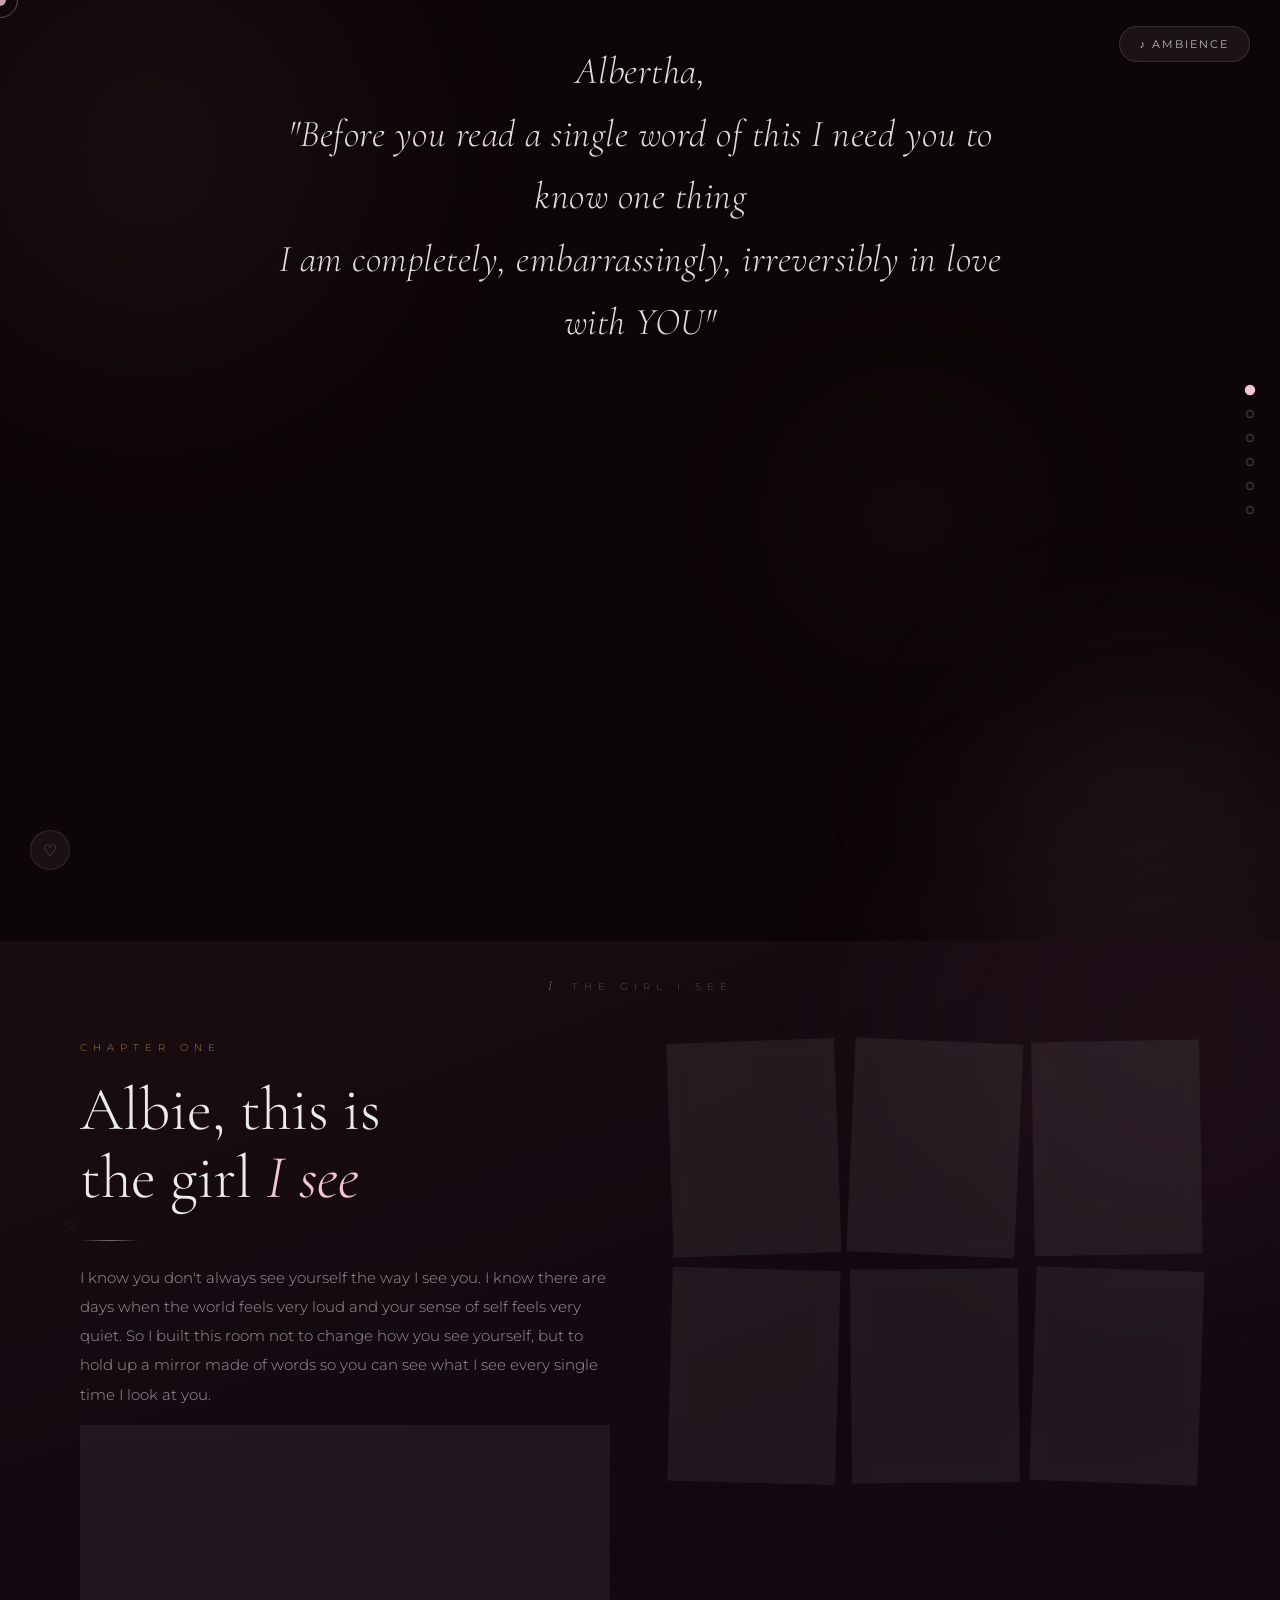
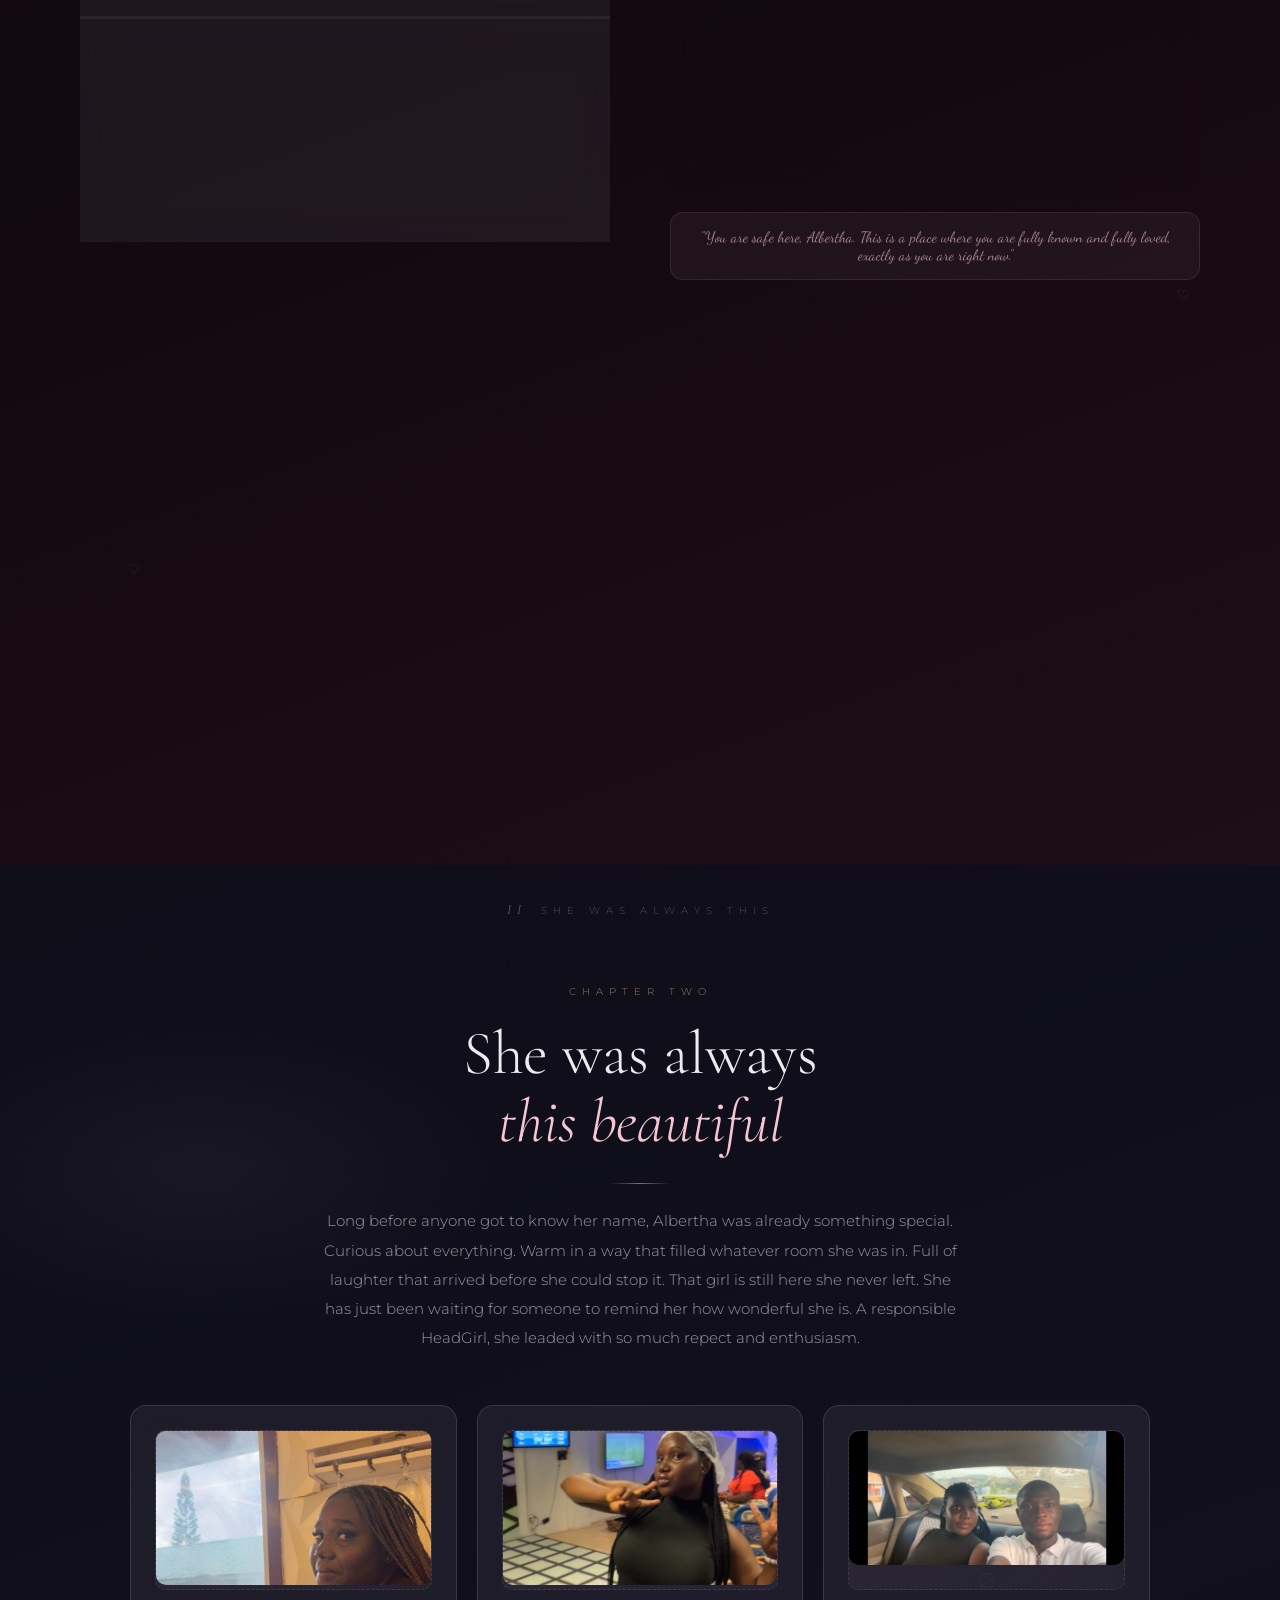
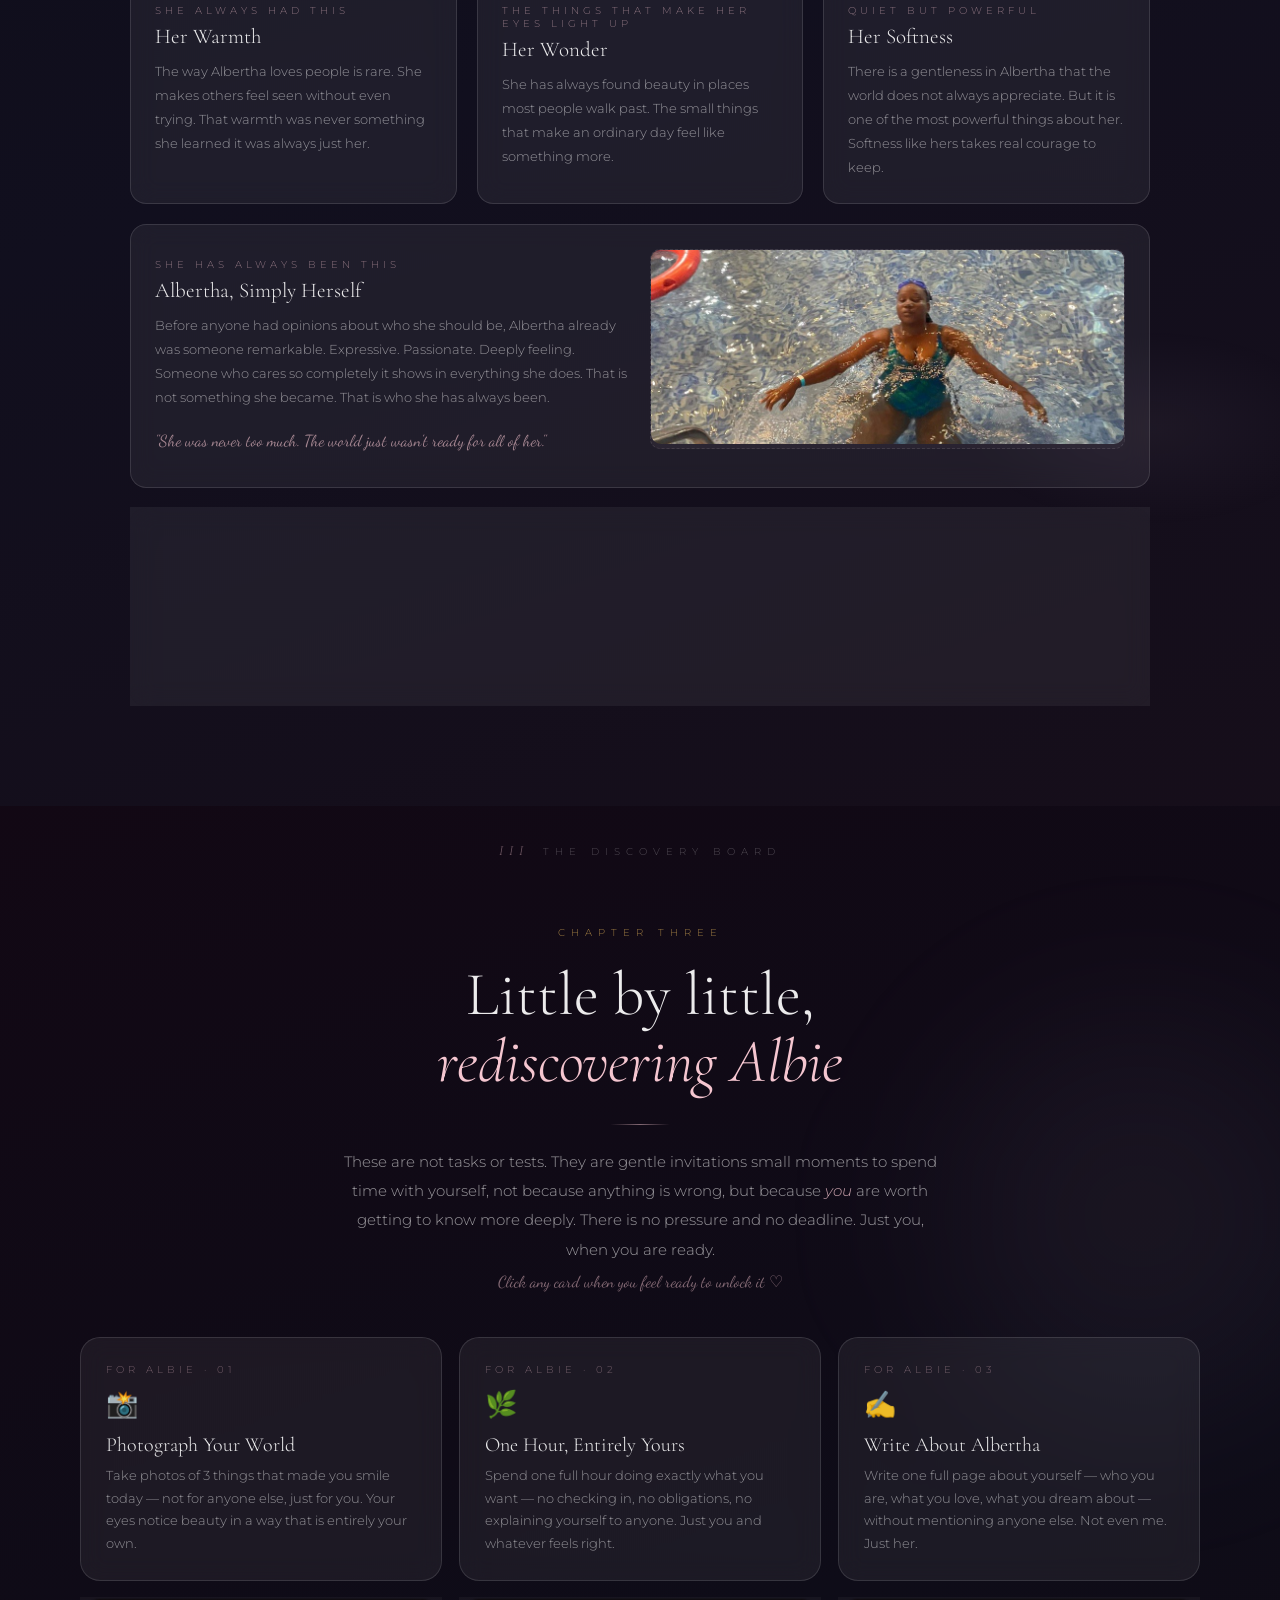
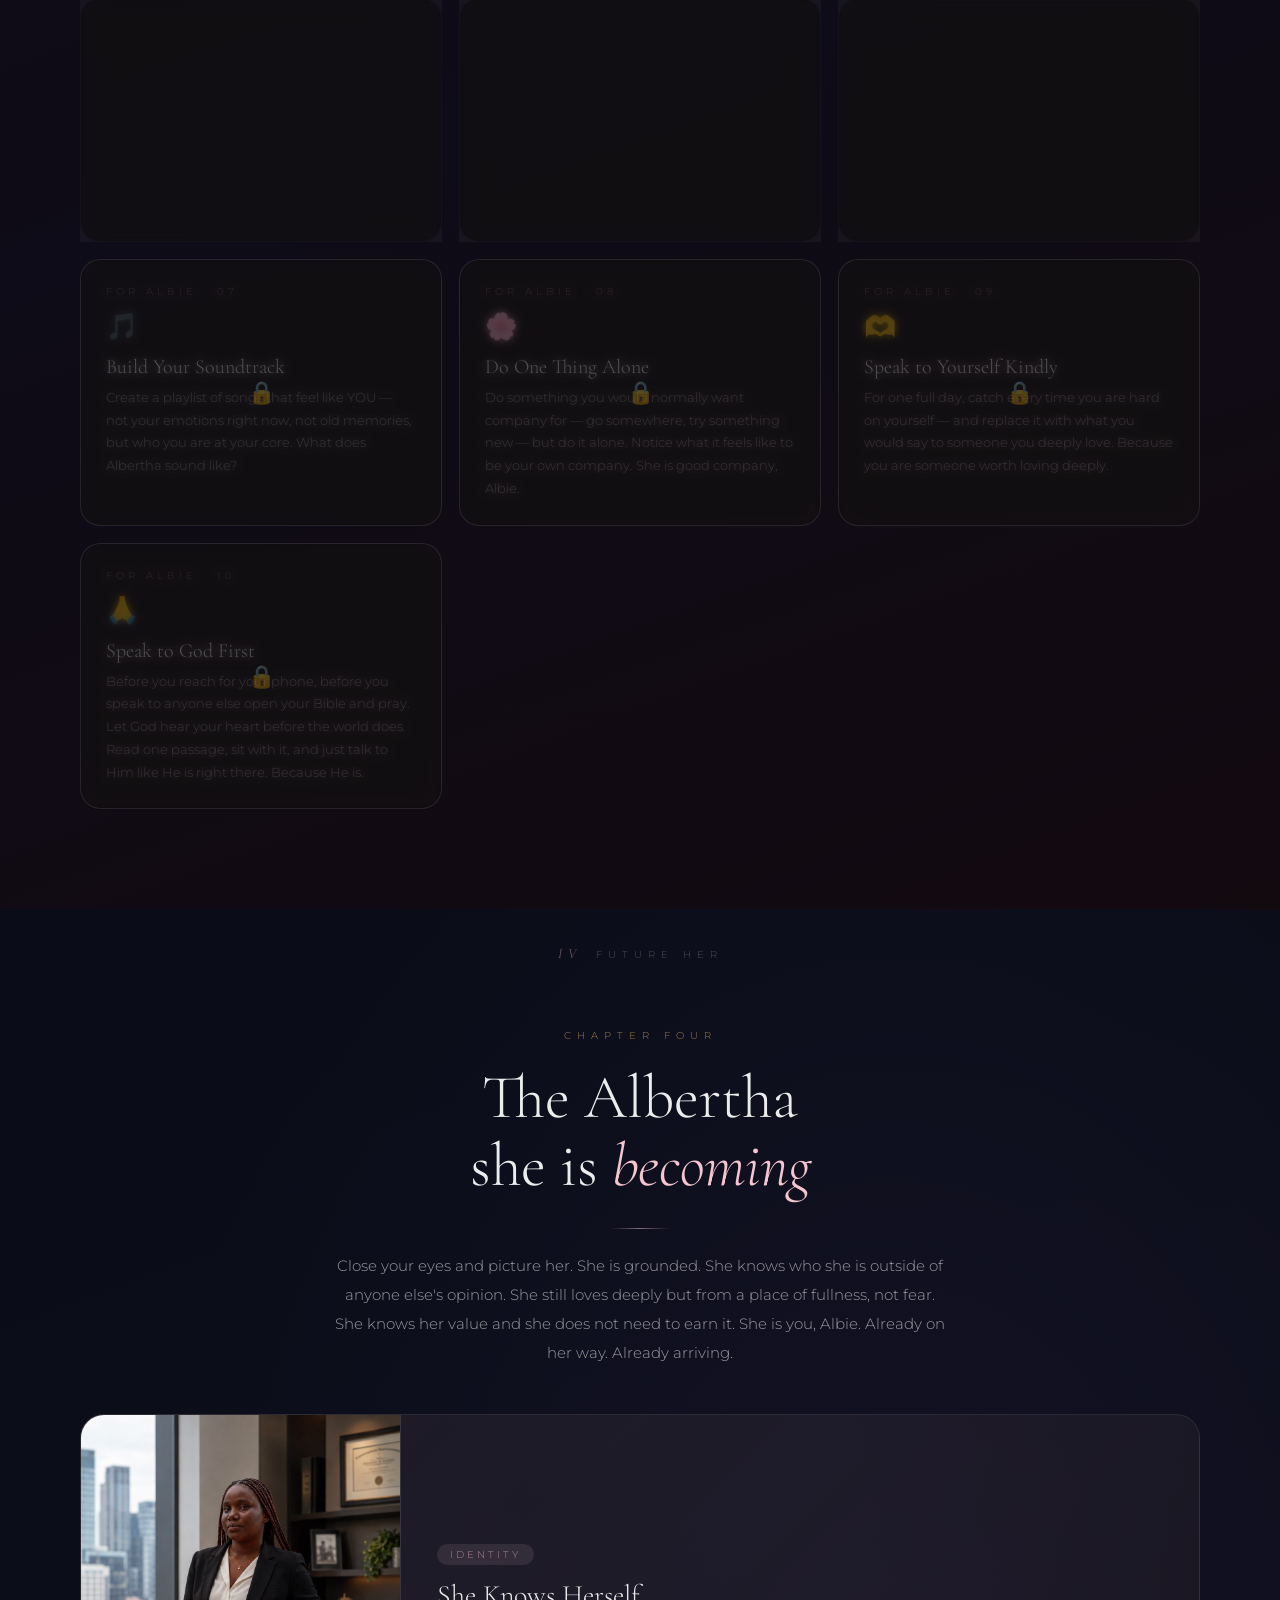
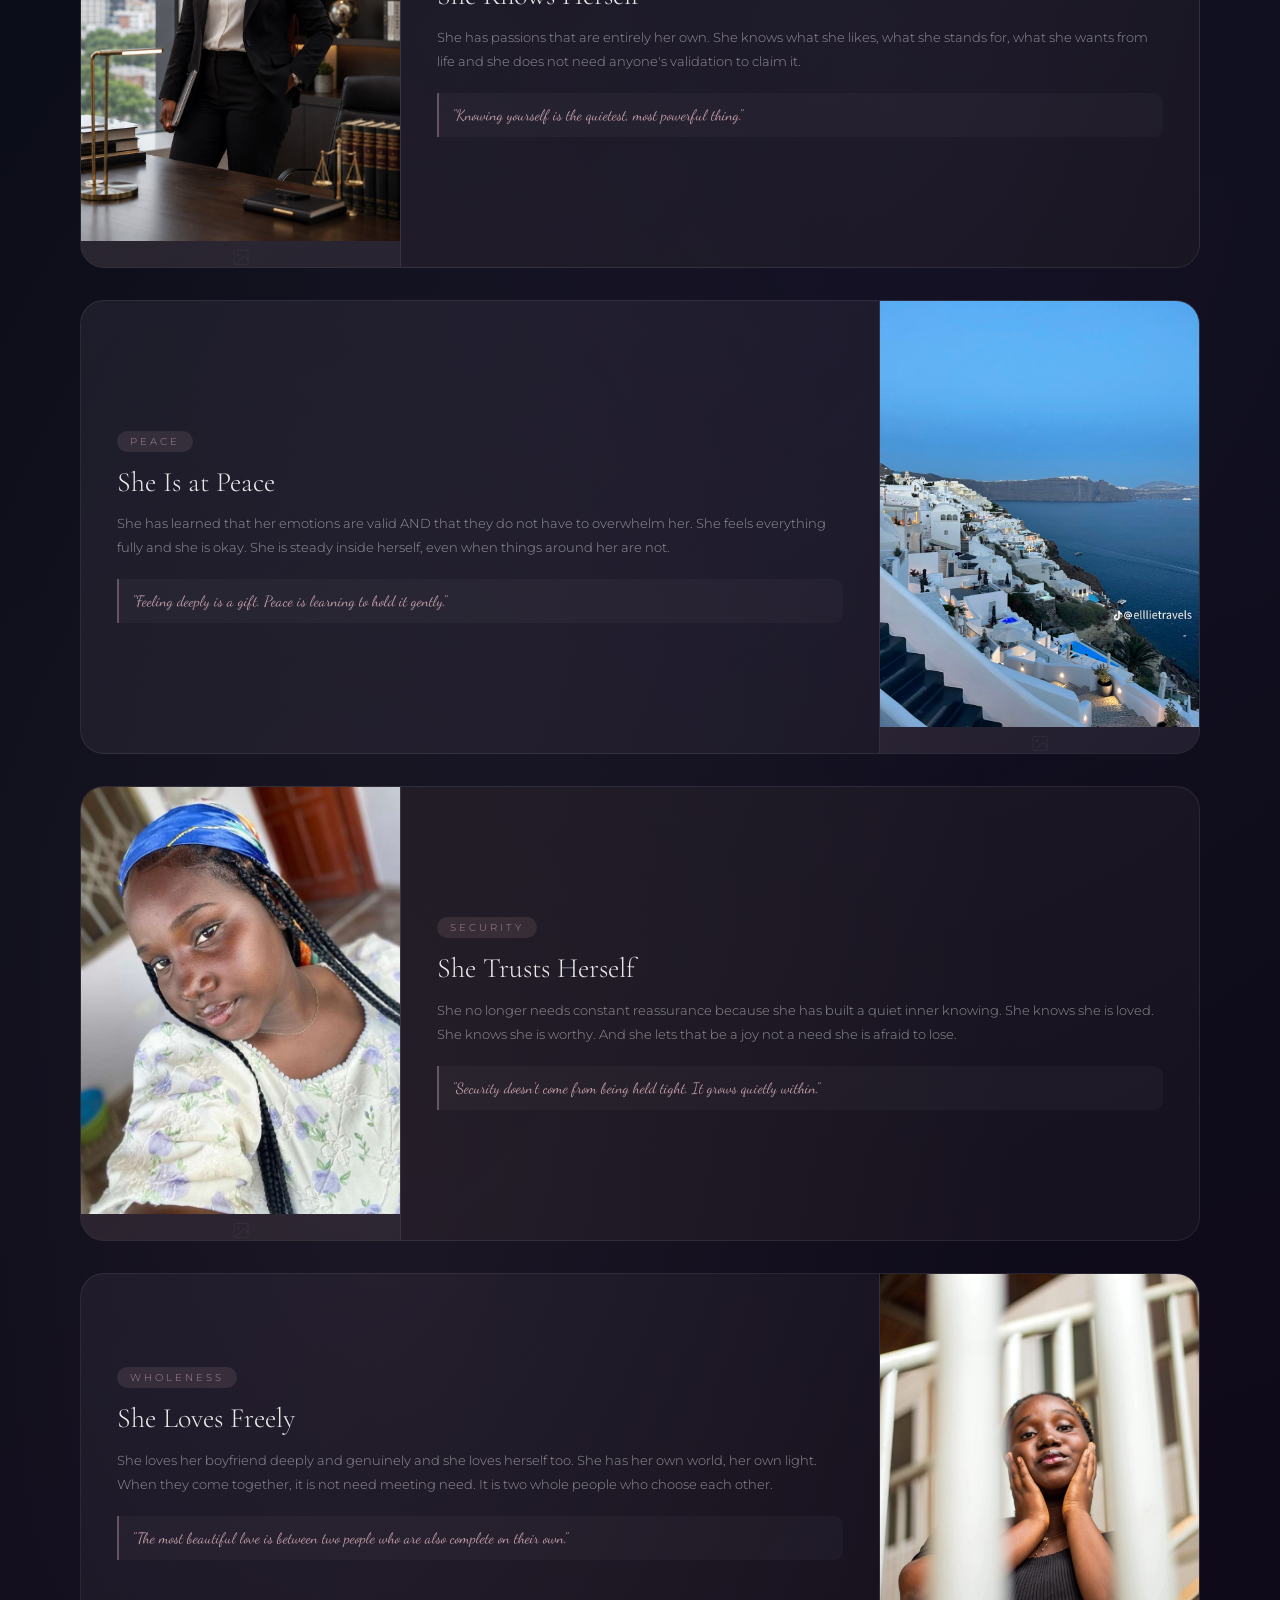
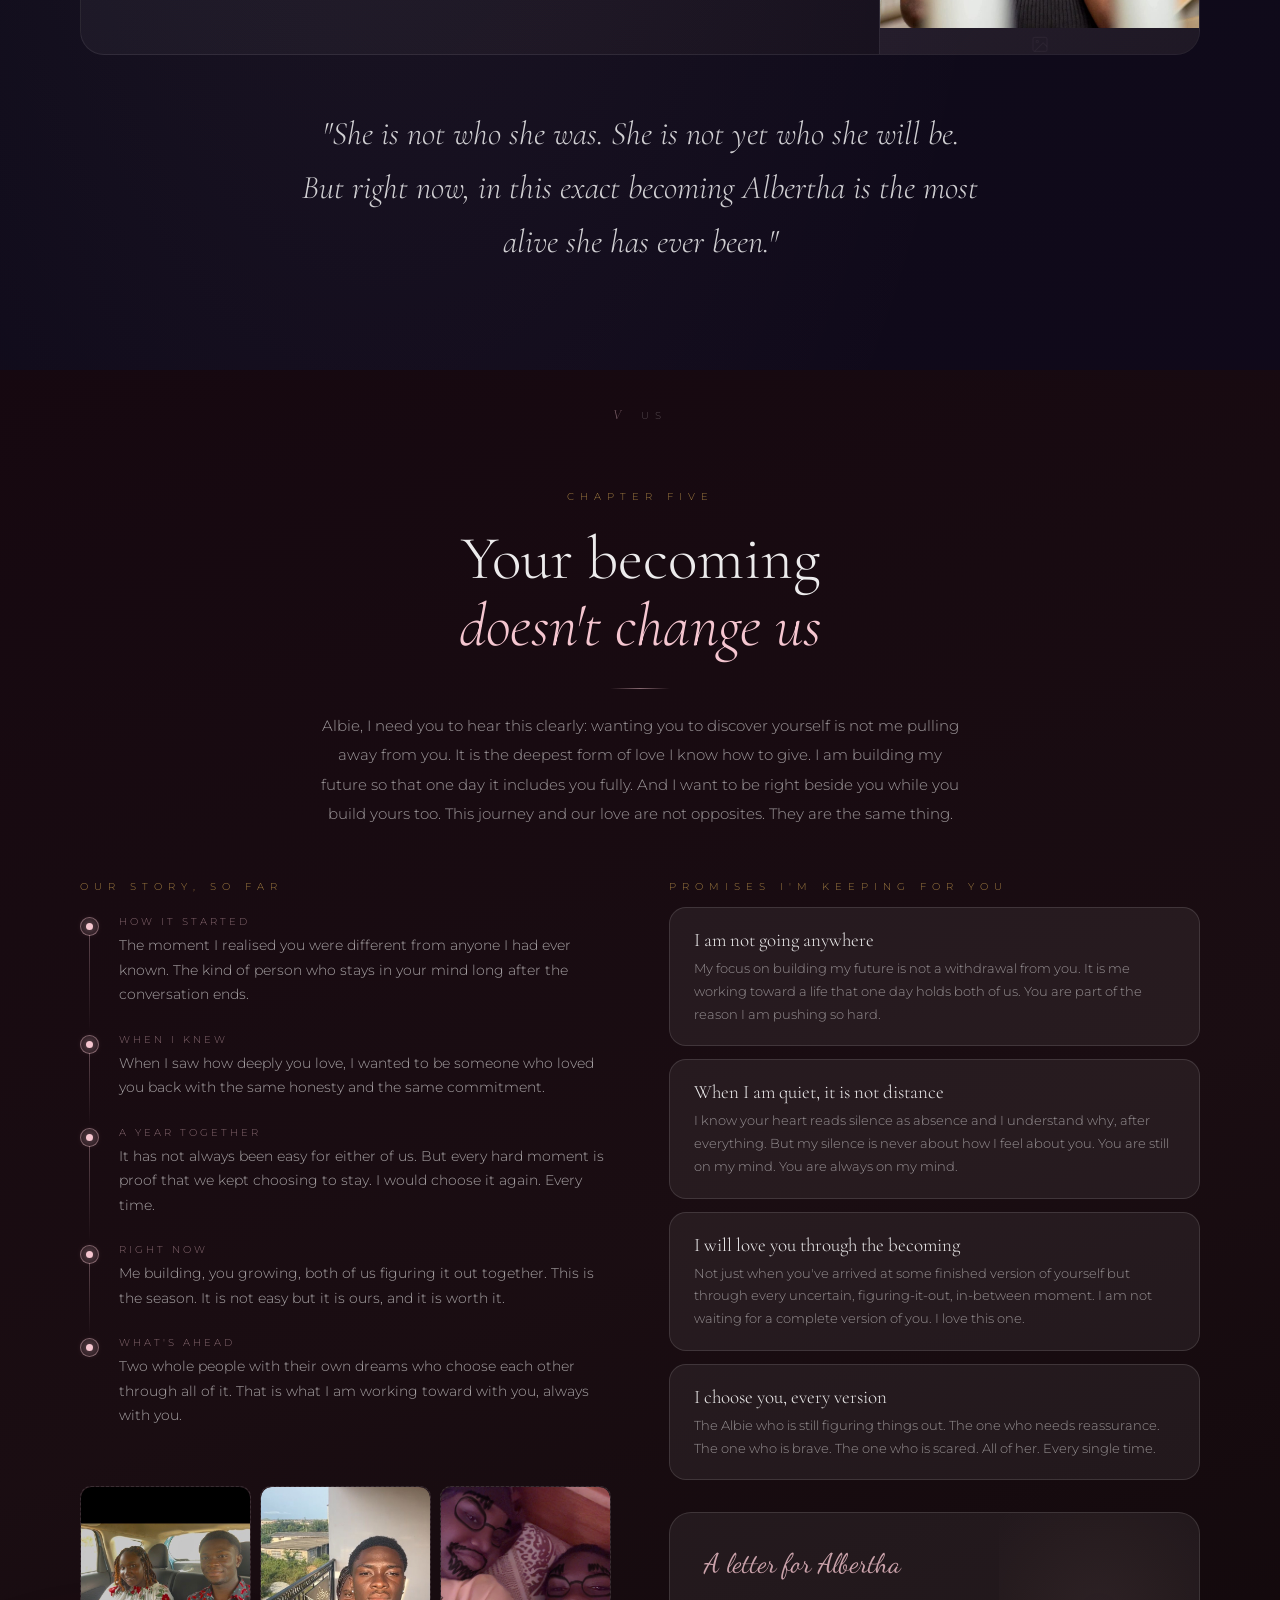
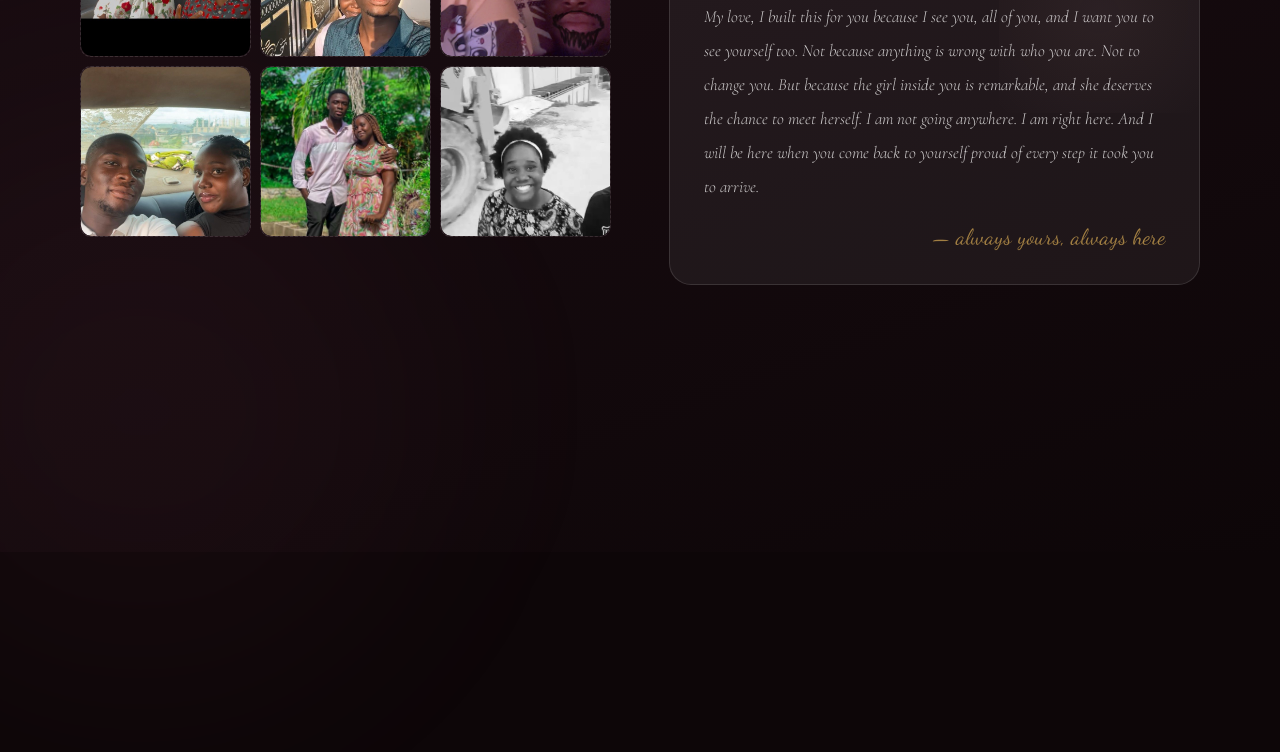
==== commit c7b8a249: "Update index.html" ====
--- a/index.html
+++ b/index.html
@@ -1221,6 +1221,13 @@
     note: "You deserve that same grace more than anyone I know ♡",
     locked: true,
   },
+  {
+    icon: '🙏',
+    title: 'Speak to God First',
+    desc: "Before you reach for your phone, before you speak to anyone else open your Bible and pray. Let God hear your heart before the world does. Read one passage, sit with it, and just talk to Him like He is right there. Because He is.",
+    note: "The girl who speaks to God more than anyone else is unshakeable, Albie ♡",
+    locked: true,
+  },
 ]
 
 function initChallengeCards() {
@@ -1303,4 +1310,4 @@
 
   </script>
 </body>
-</html>+</html>
